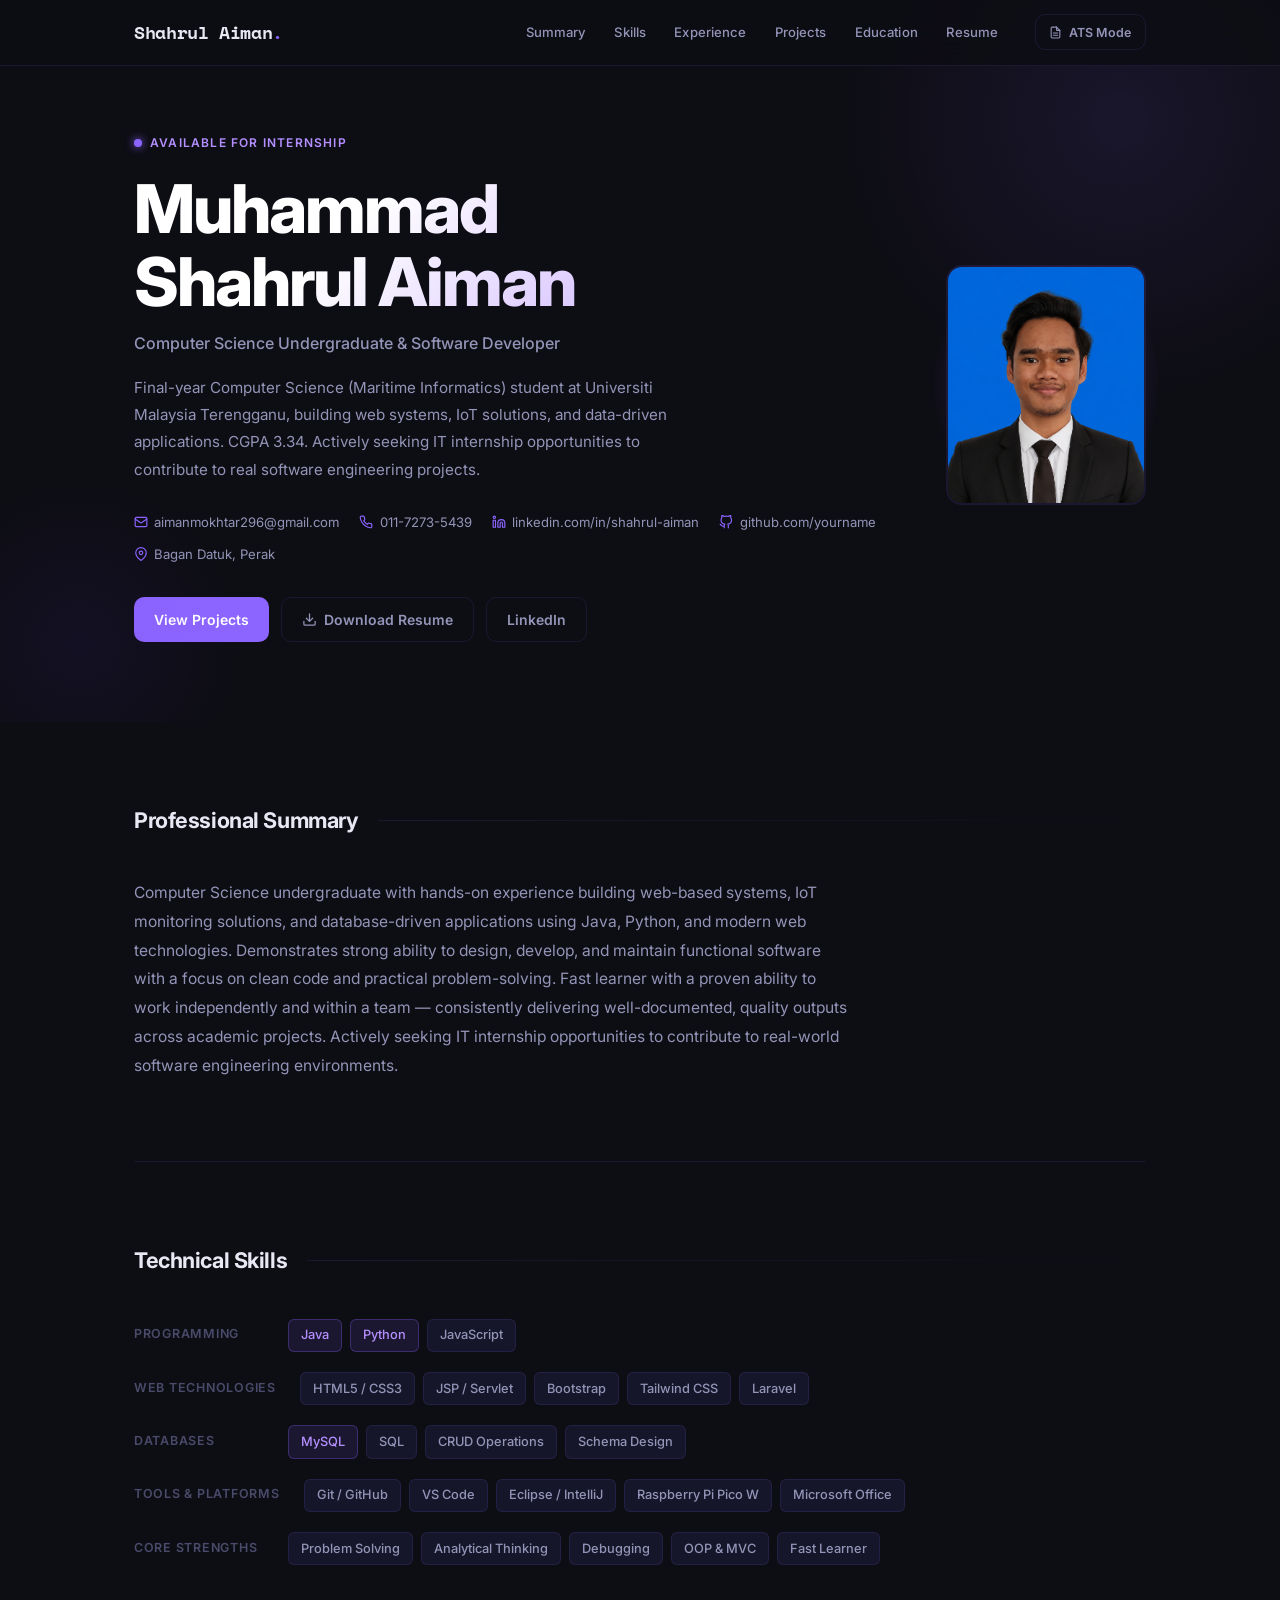
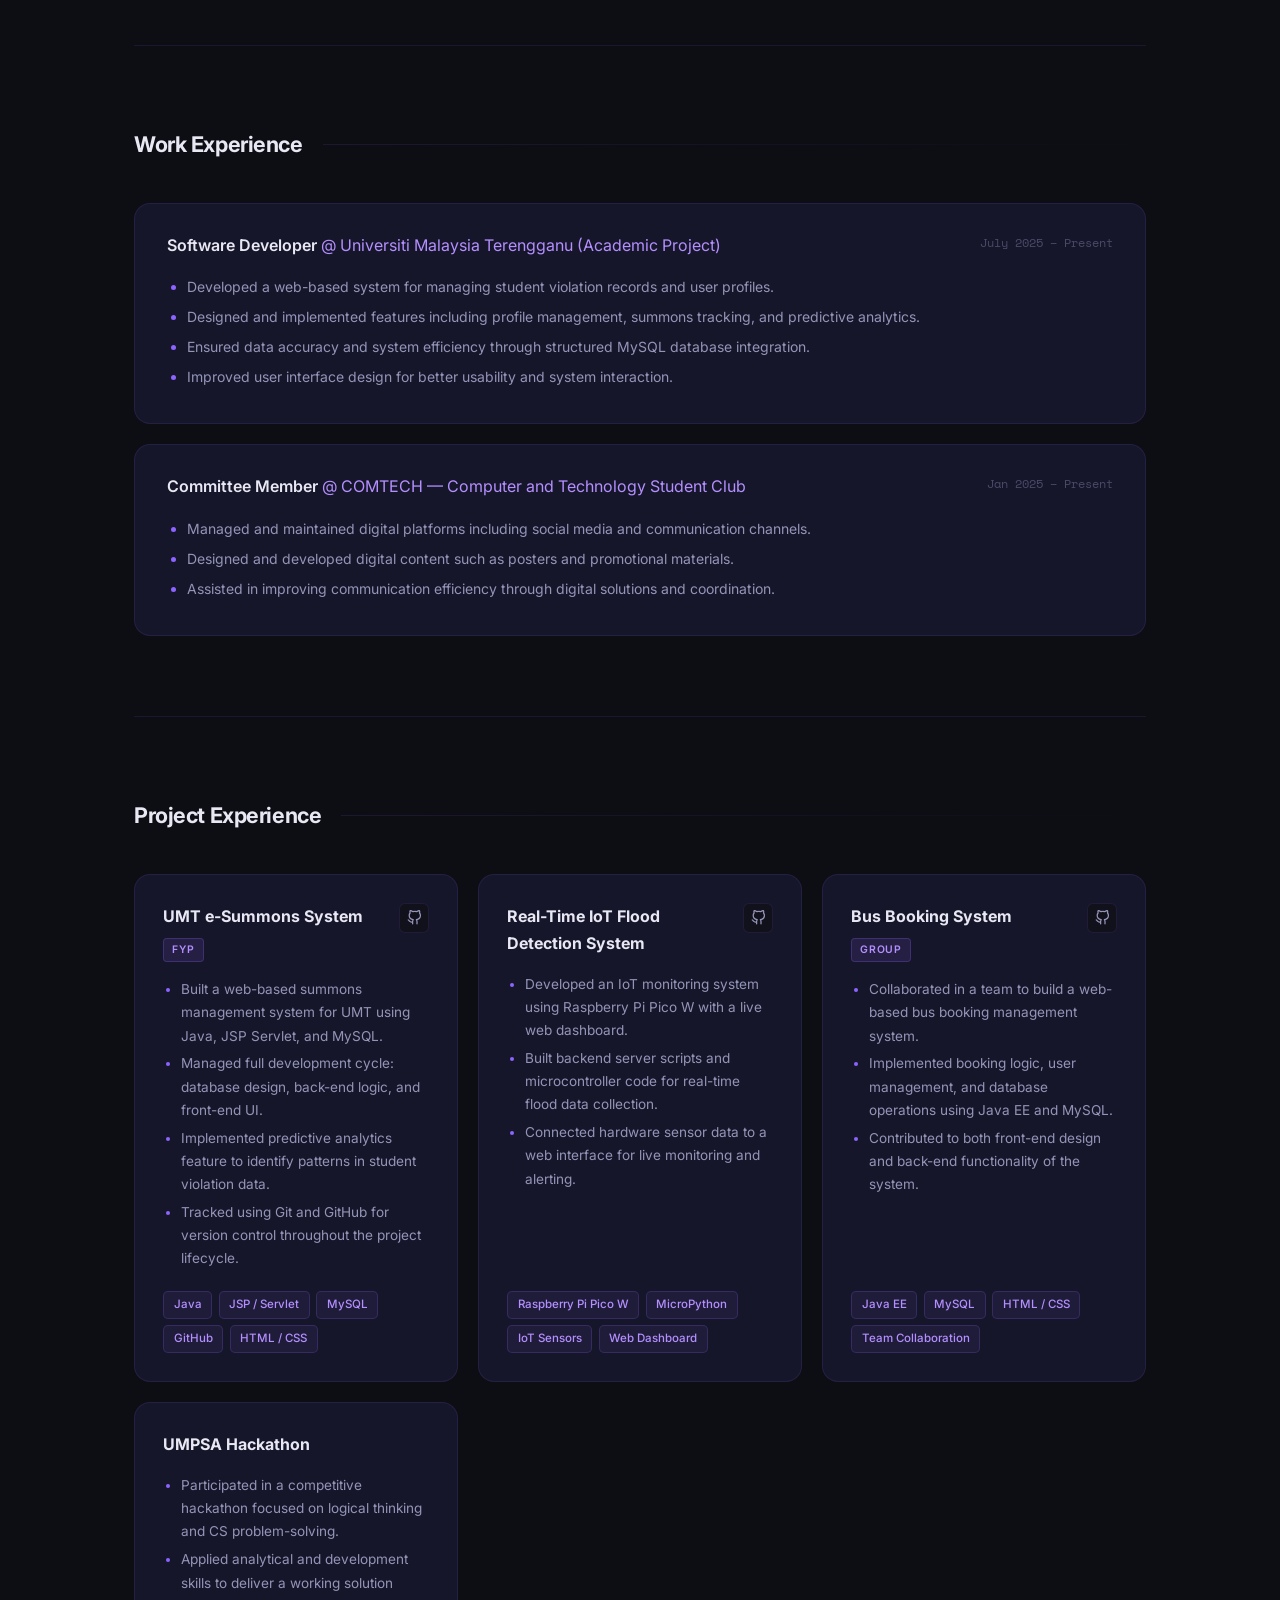
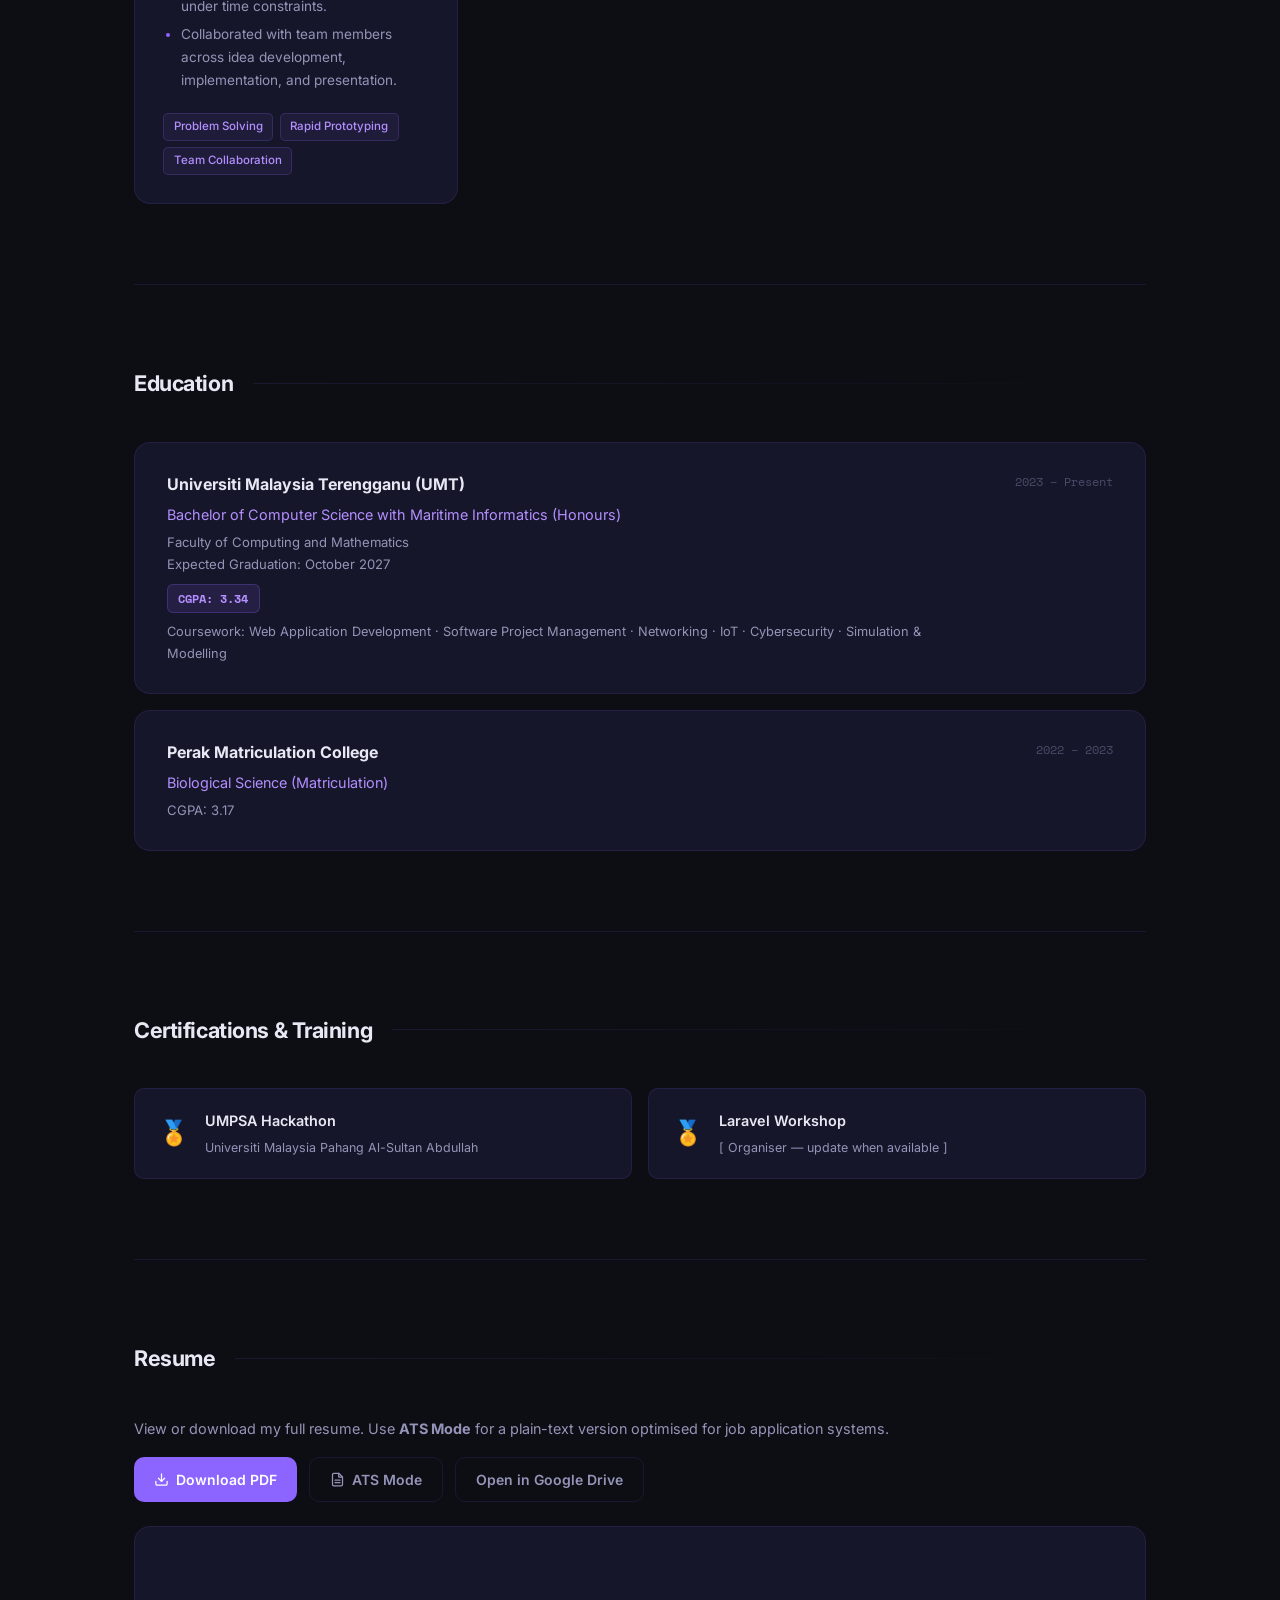
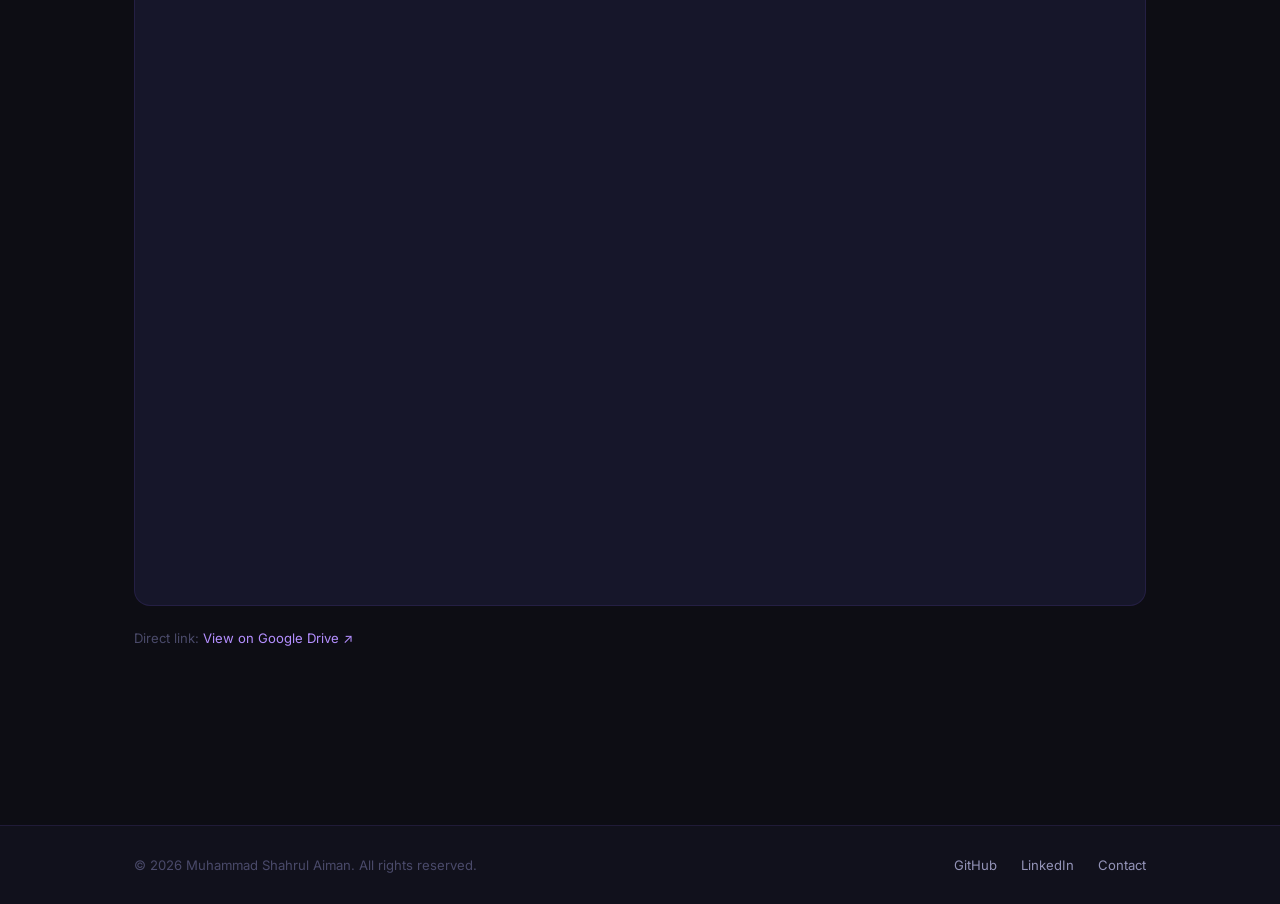
==== index.html @ 2f6e00a8 "Add files via upload" ====
<!DOCTYPE html>
<html lang="en">
<head>
  <meta charset="UTF-8" />
  <meta name="viewport" content="width=device-width, initial-scale=1.0"/>

  <title>Muhammad Shahrul Aiman | Software Developer</title>
  <meta name="description" content="Portfolio of Muhammad Shahrul Aiman — Computer Science undergraduate at UMT specialising in web development, Java, and IoT systems. Actively seeking IT internship opportunities.">
  <meta name="author" content="Muhammad Shahrul Aiman Bin Mokhtar">
  <meta name="keywords" content="Shahrul Aiman, software developer, Java, computer science, UMT, portfolio, internship, web development">

  <meta property="og:type" content="website">
  <meta property="og:title" content="Muhammad Shahrul Aiman | Software Developer">
  <meta property="og:description" content="Computer Science undergraduate at Universiti Malaysia Terengganu — building clean, efficient digital solutions.">

  <link rel="preconnect" href="https://fonts.googleapis.com">
  <link rel="preconnect" href="https://fonts.gstatic.com" crossorigin>
  <link href="https://fonts.googleapis.com/css2?family=Inter:wght@400;500;600;700;800&family=Space+Mono:wght@400;700&display=swap" rel="stylesheet">

  <link rel="stylesheet" href="assets/css/style.css">
</head>
<body>

  <a href="#main-content" class="skip-link">Skip to main content</a>

  <!-- ── Navigation ── -->
  <header class="site-header" role="banner">
    <div class="container header-inner">
      <a href="#home" class="brand" aria-label="Shahrul Aiman — home">Shahrul Aiman<span class="brand-dot">.</span></a>

      <nav id="site-nav" class="site-nav" aria-label="Primary navigation">
        <a href="#summary">Summary</a>
        <a href="#skills">Skills</a>
        <a href="#experience">Experience</a>
        <a href="#projects">Projects</a>
        <a href="#education">Education</a>
        <a href="#resume">Resume</a>
      </nav>

      <a href="ats.html" target="_blank" rel="noopener noreferrer" class="btn btn-outline btn-sm nav-ats-btn" aria-label="ATS Mode resume">
        <svg width="13" height="13" viewBox="0 0 24 24" fill="none" stroke="currentColor" stroke-width="2" stroke-linecap="round" stroke-linejoin="round" aria-hidden="true">
          <path d="M14 2H6a2 2 0 0 0-2 2v16a2 2 0 0 0 2 2h12a2 2 0 0 0 2-2V8z"/>
          <polyline points="14 2 14 8 20 8"/>
          <line x1="16" y1="13" x2="8" y2="13"/>
          <line x1="16" y1="17" x2="8" y2="17"/>
        </svg>
        ATS Mode
      </a>

      <button class="nav-toggle" id="nav-toggle" aria-controls="site-nav" aria-expanded="false" aria-label="Toggle navigation menu">
        <span></span><span></span><span></span>
      </button>
    </div>
  </header>

  <!-- ── Main ── -->
  <main id="main-content">

    <!-- ── Hero ── -->
    <section id="home" class="hero" aria-label="Profile header">
      <div class="container hero-grid">

        <div class="hero-copy">
          <p class="hero-eyebrow">Available for internship</p>
          <h1 class="hero-name">Muhammad<br>Shahrul Aiman</h1>
          <p class="hero-title">Computer Science Undergraduate &amp; Software Developer</p>
          <p class="hero-summary">
            Final-year Computer Science (Maritime Informatics) student at Universiti Malaysia Terengganu,
            building web systems, IoT solutions, and data-driven applications. CGPA 3.34.
            Actively seeking IT internship opportunities to contribute to real software engineering projects.
          </p>

          <div class="contact-row" role="list" aria-label="Contact information">
            <span class="contact-item" role="listitem">
              <svg class="contact-icon" viewBox="0 0 24 24" aria-hidden="true"><rect x="2" y="4" width="20" height="16" rx="2"/><path d="m2 7 8.5 6a2.5 2.5 0 0 0 3 0L22 7"/></svg>
              <a href="mailto:aimanmokhtar296@gmail.com">aimanmokhtar296@gmail.com</a>
            </span>
            <span class="contact-item" role="listitem">
              <svg class="contact-icon" viewBox="0 0 24 24" aria-hidden="true"><path d="M22 16.92v3a2 2 0 0 1-2.18 2 19.79 19.79 0 0 1-8.63-3.07 19.5 19.5 0 0 1-6-6 19.79 19.79 0 0 1-3.07-8.67A2 2 0 0 1 4.11 2h3a2 2 0 0 1 2 1.72 12.84 12.84 0 0 0 .7 2.81 2 2 0 0 1-.45 2.11L8.09 9.91a16 16 0 0 0 6 6l1.27-1.27a2 2 0 0 1 2.11-.45 12.84 12.84 0 0 0 2.81.7A2 2 0 0 1 22 16.92z"/></svg>
              <a href="tel:+601172735439">011-7273-5439</a>
            </span>
            <span class="contact-item" role="listitem">
              <svg class="contact-icon" viewBox="0 0 24 24" aria-hidden="true"><path d="M16 8a6 6 0 0 1 6 6v7h-4v-7a2 2 0 0 0-2-2 2 2 0 0 0-2 2v7h-4v-7a6 6 0 0 1 6-6z"/><rect x="2" y="9" width="4" height="12"/><circle cx="4" cy="4" r="2"/></svg>
              <a href="https://linkedin.com/in/shahrul-aiman" target="_blank" rel="noopener noreferrer">linkedin.com/in/shahrul-aiman</a>
            </span>
            <span class="contact-item" role="listitem">
              <svg class="contact-icon" viewBox="0 0 24 24" aria-hidden="true"><path d="M9 19c-5 1.5-5-2.5-7-3m14 6v-3.87a3.37 3.37 0 0 0-.94-2.61c3.14-.35 6.44-1.54 6.44-7A5.44 5.44 0 0 0 20 4.77 5.07 5.07 0 0 0 19.91 1S18.73.65 16 2.48a13.38 13.38 0 0 0-7 0C6.27.65 5.09 1 5.09 1A5.07 5.07 0 0 0 5 4.77a5.44 5.44 0 0 0-1.5 3.78c0 5.42 3.3 6.61 6.44 7A3.37 3.37 0 0 0 9 18.13V22"/></svg>
              <a href="https://github.com/yourname" target="_blank" rel="noopener noreferrer">github.com/yourname</a>
            </span>
            <span class="contact-item" role="listitem">
              <svg class="contact-icon" viewBox="0 0 24 24" aria-hidden="true"><path d="M21 10c0 7-9 13-9 13s-9-6-9-13a9 9 0 0 1 18 0z"/><circle cx="12" cy="10" r="3"/></svg>
              Bagan Datuk, Perak
            </span>
          </div>

          <div class="hero-actions">
            <a class="btn btn-primary" href="#projects">View Projects</a>
            <a class="btn btn-outline" href="assets/MyResume.pdf" download="Shahrul_Aiman_Resume.pdf" aria-label="Download resume PDF">
              <svg width="15" height="15" viewBox="0 0 24 24" fill="none" stroke="currentColor" stroke-width="2" stroke-linecap="round" stroke-linejoin="round" aria-hidden="true"><path d="M21 15v4a2 2 0 0 1-2 2H5a2 2 0 0 1-2-2v-4"/><polyline points="7 10 12 15 17 10"/><line x1="12" y1="15" x2="12" y2="3"/></svg>
              Download Resume
            </a>
            <a class="btn btn-outline" href="https://linkedin.com/in/shahrul-aiman" target="_blank" rel="noopener noreferrer">LinkedIn</a>
          </div>
        </div>

        <!-- Profile photo -->
        <div class="hero-photo-wrap">
          <div class="photo-glow"></div>
          <img
            src="assets/profile.jpg"
            alt="Professional portrait of Muhammad Shahrul Aiman"
            class="hero-photo"
            width="200" height="240"
            loading="eager"
            fetchpriority="high"
            onerror="this.style.display='none'; this.nextElementSibling.style.display='flex';"
          >
          <div class="photo-fallback" aria-hidden="true">MSA</div>
        </div>

      </div>
    </section>

    <!-- ── Sections ── -->
    <div class="main-content">
      <div class="container">

        <!-- Summary -->
        <section id="summary" class="section" aria-labelledby="summary-heading">
          <div class="section-header">
            <h2 id="summary-heading" class="section-title">Professional Summary</h2>
            <div class="section-line" aria-hidden="true"></div>
          </div>
          <p class="summary-text">
            Computer Science undergraduate with hands-on experience building web-based systems,
            IoT monitoring solutions, and database-driven applications using Java, Python, and modern
            web technologies. Demonstrates strong ability to design, develop, and maintain functional
            software with a focus on clean code and practical problem-solving. Fast learner with a
            proven ability to work independently and within a team — consistently delivering
            well-documented, quality outputs across academic projects. Actively seeking IT internship
            opportunities to contribute to real-world software engineering environments.
          </p>
        </section>

        <!-- Skills -->
        <section id="skills" class="section" aria-labelledby="skills-heading">
          <div class="section-header">
            <h2 id="skills-heading" class="section-title">Technical Skills</h2>
            <div class="section-line" aria-hidden="true"></div>
          </div>
          <div class="skills-groups">

            <div class="skill-group">
              <span class="skill-group-label">Programming</span>
              <div class="skill-tags" role="list">
                <span class="skill-tag highlight" role="listitem">Java</span>
                <span class="skill-tag highlight" role="listitem">Python</span>
                <span class="skill-tag" role="listitem">JavaScript</span>
              </div>
            </div>

            <div class="skill-group">
              <span class="skill-group-label">Web Technologies</span>
              <div class="skill-tags" role="list">
                <span class="skill-tag" role="listitem">HTML5 / CSS3</span>
                <span class="skill-tag" role="listitem">JSP / Servlet</span>
                <span class="skill-tag" role="listitem">Bootstrap</span>
                <span class="skill-tag" role="listitem">Tailwind CSS</span>
                <span class="skill-tag" role="listitem">Laravel</span>
              </div>
            </div>

            <div class="skill-group">
              <span class="skill-group-label">Databases</span>
              <div class="skill-tags" role="list">
                <span class="skill-tag highlight" role="listitem">MySQL</span>
                <span class="skill-tag" role="listitem">SQL</span>
                <span class="skill-tag" role="listitem">CRUD Operations</span>
                <span class="skill-tag" role="listitem">Schema Design</span>
              </div>
            </div>

            <div class="skill-group">
              <span class="skill-group-label">Tools &amp; Platforms</span>
              <div class="skill-tags" role="list">
                <span class="skill-tag" role="listitem">Git / GitHub</span>
                <span class="skill-tag" role="listitem">VS Code</span>
                <span class="skill-tag" role="listitem">Eclipse / IntelliJ</span>
                <span class="skill-tag" role="listitem">Raspberry Pi Pico W</span>
                <span class="skill-tag" role="listitem">Microsoft Office</span>
              </div>
            </div>

            <div class="skill-group">
              <span class="skill-group-label">Core Strengths</span>
              <div class="skill-tags" role="list">
                <span class="skill-tag" role="listitem">Problem Solving</span>
                <span class="skill-tag" role="listitem">Analytical Thinking</span>
                <span class="skill-tag" role="listitem">Debugging</span>
                <span class="skill-tag" role="listitem">OOP &amp; MVC</span>
                <span class="skill-tag" role="listitem">Fast Learner</span>
              </div>
            </div>

          </div>
        </section>

        <!-- Experience -->
        <section id="experience" class="section" aria-labelledby="experience-heading">
          <div class="section-header">
            <h2 id="experience-heading" class="section-title">Work Experience</h2>
            <div class="section-line" aria-hidden="true"></div>
          </div>
          <div class="timeline">

            <article class="timeline-item">
              <div class="timeline-header">
                <div>
                  <h3 class="timeline-title">Software Developer <span class="timeline-company">@ Universiti Malaysia Terengganu (Academic Project)</span></h3>
                </div>
                <span class="timeline-date">July 2025 – Present</span>
              </div>
              <div class="timeline-body">
                <ul>
                  <li>Developed a web-based system for managing student violation records and user profiles.</li>
                  <li>Designed and implemented features including profile management, summons tracking, and predictive analytics.</li>
                  <li>Ensured data accuracy and system efficiency through structured MySQL database integration.</li>
                  <li>Improved user interface design for better usability and system interaction.</li>
                </ul>
              </div>
            </article>

            <article class="timeline-item">
              <div class="timeline-header">
                <div>
                  <h3 class="timeline-title">Committee Member <span class="timeline-company">@ COMTECH — Computer and Technology Student Club</span></h3>
                </div>
                <span class="timeline-date">Jan 2025 – Present</span>
              </div>
              <div class="timeline-body">
                <ul>
                  <li>Managed and maintained digital platforms including social media and communication channels.</li>
                  <li>Designed and developed digital content such as posters and promotional materials.</li>
                  <li>Assisted in improving communication efficiency through digital solutions and coordination.</li>
                </ul>
              </div>
            </article>

          </div>
        </section>

        <!-- Projects -->
        <section id="projects" class="section" aria-labelledby="projects-heading">
          <div class="section-header">
            <h2 id="projects-heading" class="section-title">Project Experience</h2>
            <div class="section-line" aria-hidden="true"></div>
          </div>
          <div class="project-grid">

            <article class="project-card" aria-label="UMT e-Summons System">
              <div class="project-card-header">
                <h3 class="project-title">UMT e-Summons System <span class="project-badge">FYP</span></h3>
                <div class="project-links">
                  <a href="https://github.com/yourname" target="_blank" rel="noopener noreferrer" class="project-link-btn" aria-label="GitHub">
                    <svg viewBox="0 0 24 24" fill="none" stroke="currentColor" stroke-width="2" stroke-linecap="round" stroke-linejoin="round" aria-hidden="true"><path d="M9 19c-5 1.5-5-2.5-7-3m14 6v-3.87a3.37 3.37 0 0 0-.94-2.61c3.14-.35 6.44-1.54 6.44-7A5.44 5.44 0 0 0 20 4.77 5.07 5.07 0 0 0 19.91 1S18.73.65 16 2.48a13.38 13.38 0 0 0-7 0C6.27.65 5.09 1 5.09 1A5.07 5.07 0 0 0 5 4.77a5.44 5.44 0 0 0-1.5 3.78c0 5.42 3.3 6.61 6.44 7A3.37 3.37 0 0 0 9 18.13V22"/></svg>
                  </a>
                </div>
              </div>
              <div class="project-desc">
                <ul>
                  <li>Built a web-based summons management system for UMT using Java, JSP Servlet, and MySQL.</li>
                  <li>Managed full development cycle: database design, back-end logic, and front-end UI.</li>
                  <li>Implemented predictive analytics feature to identify patterns in student violation data.</li>
                  <li>Tracked using Git and GitHub for version control throughout the project lifecycle.</li>
                </ul>
              </div>
              <div class="project-tech">
                <span class="tech-badge">Java</span>
                <span class="tech-badge">JSP / Servlet</span>
                <span class="tech-badge">MySQL</span>
                <span class="tech-badge">GitHub</span>
                <span class="tech-badge">HTML / CSS</span>
              </div>
            </article>

            <article class="project-card" aria-label="Real-Time IoT Flood Detection System">
              <div class="project-card-header">
                <h3 class="project-title">Real-Time IoT Flood Detection System</h3>
                <div class="project-links">
                  <a href="https://github.com/yourname" target="_blank" rel="noopener noreferrer" class="project-link-btn" aria-label="GitHub">
                    <svg viewBox="0 0 24 24" fill="none" stroke="currentColor" stroke-width="2" stroke-linecap="round" stroke-linejoin="round" aria-hidden="true"><path d="M9 19c-5 1.5-5-2.5-7-3m14 6v-3.87a3.37 3.37 0 0 0-.94-2.61c3.14-.35 6.44-1.54 6.44-7A5.44 5.44 0 0 0 20 4.77 5.07 5.07 0 0 0 19.91 1S18.73.65 16 2.48a13.38 13.38 0 0 0-7 0C6.27.65 5.09 1 5.09 1A5.07 5.07 0 0 0 5 4.77a5.44 5.44 0 0 0-1.5 3.78c0 5.42 3.3 6.61 6.44 7A3.37 3.37 0 0 0 9 18.13V22"/></svg>
                  </a>
                </div>
              </div>
              <div class="project-desc">
                <ul>
                  <li>Developed an IoT monitoring system using Raspberry Pi Pico W with a live web dashboard.</li>
                  <li>Built backend server scripts and microcontroller code for real-time flood data collection.</li>
                  <li>Connected hardware sensor data to a web interface for live monitoring and alerting.</li>
                </ul>
              </div>
              <div class="project-tech">
                <span class="tech-badge">Raspberry Pi Pico W</span>
                <span class="tech-badge">MicroPython</span>
                <span class="tech-badge">IoT Sensors</span>
                <span class="tech-badge">Web Dashboard</span>
              </div>
            </article>

            <article class="project-card" aria-label="Bus Booking System">
              <div class="project-card-header">
                <h3 class="project-title">Bus Booking System <span class="project-badge">Group</span></h3>
                <div class="project-links">
                  <a href="https://github.com/yourname" target="_blank" rel="noopener noreferrer" class="project-link-btn" aria-label="GitHub">
                    <svg viewBox="0 0 24 24" fill="none" stroke="currentColor" stroke-width="2" stroke-linecap="round" stroke-linejoin="round" aria-hidden="true"><path d="M9 19c-5 1.5-5-2.5-7-3m14 6v-3.87a3.37 3.37 0 0 0-.94-2.61c3.14-.35 6.44-1.54 6.44-7A5.44 5.44 0 0 0 20 4.77 5.07 5.07 0 0 0 19.91 1S18.73.65 16 2.48a13.38 13.38 0 0 0-7 0C6.27.65 5.09 1 5.09 1A5.07 5.07 0 0 0 5 4.77a5.44 5.44 0 0 0-1.5 3.78c0 5.42 3.3 6.61 6.44 7A3.37 3.37 0 0 0 9 18.13V22"/></svg>
                  </a>
                </div>
              </div>
              <div class="project-desc">
                <ul>
                  <li>Collaborated in a team to build a web-based bus booking management system.</li>
                  <li>Implemented booking logic, user management, and database operations using Java EE and MySQL.</li>
                  <li>Contributed to both front-end design and back-end functionality of the system.</li>
                </ul>
              </div>
              <div class="project-tech">
                <span class="tech-badge">Java EE</span>
                <span class="tech-badge">MySQL</span>
                <span class="tech-badge">HTML / CSS</span>
                <span class="tech-badge">Team Collaboration</span>
              </div>
            </article>

            <article class="project-card" aria-label="UMPSA Hackathon">
              <div class="project-card-header">
                <h3 class="project-title">UMPSA Hackathon</h3>
              </div>
              <div class="project-desc">
                <ul>
                  <li>Participated in a competitive hackathon focused on logical thinking and CS problem-solving.</li>
                  <li>Applied analytical and development skills to deliver a working solution under time constraints.</li>
                  <li>Collaborated with team members across idea development, implementation, and presentation.</li>
                </ul>
              </div>
              <div class="project-tech">
                <span class="tech-badge">Problem Solving</span>
                <span class="tech-badge">Rapid Prototyping</span>
                <span class="tech-badge">Team Collaboration</span>
              </div>
            </article>

          </div>
        </section>

        <!-- Education -->
        <section id="education" class="section" aria-labelledby="education-heading">
          <div class="section-header">
            <h2 id="education-heading" class="section-title">Education</h2>
            <div class="section-line" aria-hidden="true"></div>
          </div>
          <div class="education-list">

            <article class="edu-item">
              <div class="edu-body">
                <h3 class="edu-institution">Universiti Malaysia Terengganu (UMT)</h3>
                <p class="edu-degree">Bachelor of Computer Science with Maritime Informatics (Honours)</p>
                <p class="edu-detail">Faculty of Computing and Mathematics</p>
                <p class="edu-detail">Expected Graduation: October 2027</p>
                <span class="edu-gpa">CGPA: 3.34</span>
                <p class="edu-detail" style="margin-top:0.5rem; font-size:0.8rem;">
                  Coursework: Web Application Development · Software Project Management · Networking · IoT · Cybersecurity · Simulation &amp; Modelling
                </p>
              </div>
              <span class="edu-date">2023 – Present</span>
            </article>

            <article class="edu-item">
              <div class="edu-body">
                <h3 class="edu-institution">Perak Matriculation College</h3>
                <p class="edu-degree">Biological Science (Matriculation)</p>
                <p class="edu-detail">CGPA: 3.17</p>
              </div>
              <span class="edu-date">2022 – 2023</span>
            </article>

          </div>
        </section>

        <!-- Certifications -->
        <section id="certifications" class="section" aria-labelledby="cert-heading">
          <div class="section-header">
            <h2 id="cert-heading" class="section-title">Certifications &amp; Training</h2>
            <div class="section-line" aria-hidden="true"></div>
          </div>
          <div class="cert-grid">
            <div class="cert-card">
              <div class="cert-icon">🏅</div>
              <div>
                <p class="cert-name">UMPSA Hackathon</p>
                <p class="cert-issuer">Universiti Malaysia Pahang Al-Sultan Abdullah</p>
              </div>
            </div>
            <div class="cert-card">
              <div class="cert-icon">🏅</div>
              <div>
                <p class="cert-name">Laravel Workshop</p>
                <p class="cert-issuer">[ Organiser — update when available ]</p>
              </div>
            </div>
          </div>
        </section>

        <!-- Resume -->
        <section id="resume" class="section" aria-labelledby="resume-heading">
          <div class="section-header">
            <h2 id="resume-heading" class="section-title">Resume</h2>
            <div class="section-line" aria-hidden="true"></div>
          </div>
          <div class="resume-cta">
            <p class="resume-cta-text">
              View or download my full resume. Use <strong>ATS Mode</strong> for a plain-text version optimised for job application systems.
            </p>
            <div class="resume-actions">
              <a class="btn btn-primary" href="assets/MyResume.pdf" download="assets/MyResume.pdf" aria-label="Download resume PDF">
                <svg width="15" height="15" viewBox=" 0 0 24 24" fill="none" stroke="currentColor" stroke-width="2" stroke-linecap="round" stroke-linejoin="round" aria-hidden="true"><path d="M21 15v4a2 2 0 0 1-2 2H5a2 2 0 0 1-2-2v-4"/><polyline points="7 10 12 15 17 10"/><line x1="12" y1="15" x2="12" y2="3"/></svg>
                Download PDF
              </a>
              <a class="btn btn-outline" href="ats.html" target="_blank" rel="noopener noreferrer">
                <svg width="15" height="15" viewBox="0 0 24 24" fill="none" stroke="currentColor" stroke-width="2" stroke-linecap="round" stroke-linejoin="round" aria-hidden="true"><path d="M14 2H6a2 2 0 0 0-2 2v16a2 2 0 0 0 2 2h12a2 2 0 0 0 2-2V8z"/><polyline points="14 2 14 8 20 8"/><line x1="16" y1="13" x2="8" y2="13"/><line x1="16" y1="17" x2="8" y2="17"/></svg>
                ATS Mode
              </a>
              <a class="btn btn-outline" href="https://drive.google.com/file/d/1K6Va2RLdda_ltgie_B5tgg5b3NjAMkmJ/view?usp=sharing" target="_blank" rel="noopener noreferrer">
                Open in Google Drive
              </a>
            </div>
          </div>
          <iframe
            class="resume-preview"
            src="https://drive.google.com/file/d/1K6Va2RLdda_ltgie_B5tgg5b3NjAMkmJ/preview"
            title="Muhammad Shahrul Aiman resume PDF preview"
            loading="lazy"
            aria-label="Resume preview"
          ></iframe>
          <p class="resume-fallback">
            Direct link: <a href="https://drive.google.com/file/d/1K6Va2RLdda_ltgie_B5tgg5b3NjAMkmJ/view?usp=sharing" target="_blank" rel="noopener noreferrer">View on Google Drive ↗</a>
          </p>
        </section>

      </div>
    </div>
  </main>

  <!-- ── Footer ── -->
  <footer class="site-footer" role="contentinfo">
    <div class="container footer-inner">
      <p class="footer-copy">&copy; <span id="year"></span> Muhammad Shahrul Aiman. All rights reserved.</p>
      <nav class="footer-links" aria-label="Footer links">
        <a href="https://github.com/yourname" target="_blank" rel="noopener noreferrer">GitHub</a>
        <a href="https://linkedin.com/in/shahrul-aiman" target="_blank" rel="noopener noreferrer">LinkedIn</a>
        <a href="mailto:aimanmokhtar296@gmail.com">Contact</a>
      </nav>
    </div>
  </footer>

  <script>
    document.getElementById('year').textContent = new Date().getFullYear();

    const navToggle = document.getElementById('nav-toggle');
    const siteNav  = document.getElementById('site-nav');
    navToggle.addEventListener('click', () => {
      const isOpen = siteNav.classList.toggle('open');
      navToggle.setAttribute('aria-expanded', String(isOpen));
    });
    siteNav.querySelectorAll('a').forEach(link => {
      link.addEventListener('click', () => {
        siteNav.classList.remove('open');
        navToggle.setAttribute('aria-expanded', 'false');
      });
    });
    window.addEventListener('resize', () => {
      if (window.innerWidth > 900) {
        siteNav.classList.remove('open');
        navToggle.setAttribute('aria-expanded', 'false');
      }
    });

    const sections = document.querySelectorAll('section[id]');
    const navLinks = document.querySelectorAll('.site-nav a[href^="#"]');
    const sectionObserver = new IntersectionObserver(entries => {
      entries.forEach(entry => {
        if (entry.isIntersecting) {
          navLinks.forEach(l => l.classList.toggle('active', l.getAttribute('href') === '#' + entry.target.id));
        }
      });
    }, { rootMargin: '-30% 0px -60% 0px', threshold: 0 });
    sections.forEach(s => sectionObserver.observe(s));

    const fadeObserver = new IntersectionObserver(entries => {
      entries.forEach(entry => {
        if (entry.isIntersecting) { entry.target.classList.add('visible'); fadeObserver.unobserve(entry.target); }
      });
    }, { threshold: 0.08, rootMargin: '0px 0px -40px 0px' });
    document.querySelectorAll('.section').forEach(el => fadeObserver.observe(el));
  </script>
</body>
</html>
---- assets/css/style.css ----
/* ── Reset & Root ── */
*, *::before, *::after { margin: 0; padding: 0; box-sizing: border-box; }

:root {
  /* Purple & Dark palette */
  --bg:           #0d0d14;
  --bg-alt:       #11111c;
  --bg-card:      #16162a;
  --bg-card-hover:#1c1c35;
  --border:       rgba(140, 100, 255, 0.12);
  --border-hover: rgba(140, 100, 255, 0.35);

  --purple:       #8c64ff;
  --purple-light: #b48fff;
  --purple-dim:   rgba(140, 100, 255, 0.12);
  --purple-glow:  rgba(140, 100, 255, 0.22);
  --violet:       #6e40f5;

  --text:         #e8e8f4;
  --text-secondary: #9494b8;
  --text-faint:   #4a4a6a;

  --font-sans: 'Inter', system-ui, sans-serif;
  --font-mono: 'Space Mono', monospace;

  --radius:    10px;
  --radius-lg: 16px;
  --transition: 0.28s cubic-bezier(0.4, 0, 0.2, 1);

  --max-w: 1060px;
}

html { scroll-behavior: smooth; font-size: 16px; }

body {
  background: var(--bg);
  color: var(--text);
  font-family: var(--font-sans);
  line-height: 1.7;
  overflow-x: hidden;
  -webkit-font-smoothing: antialiased;
}

a { color: inherit; text-decoration: none; }
a:hover { color: var(--purple-light); }
img { display: block; max-width: 100%; }

/* ── Skip Link ── */
.skip-link {
  position: absolute; top: -100px; left: 1rem; z-index: 999;
  background: var(--purple); color: #fff; padding: 0.5rem 1rem;
  border-radius: var(--radius); font-size: 0.875rem; font-weight: 600;
  transition: top var(--transition);
}
.skip-link:focus { top: 1rem; }

/* ── Scrollbar ── */
::-webkit-scrollbar { width: 4px; }
::-webkit-scrollbar-track { background: var(--bg); }
::-webkit-scrollbar-thumb { background: var(--violet); border-radius: 2px; }

/* ── Container ── */
.container { max-width: var(--max-w); margin: 0 auto; padding: 0 1.5rem; }

/* ── Navigation ── */
.site-header {
  position: fixed; top: 0; left: 0; right: 0; z-index: 100;
  background: rgba(13, 13, 20, 0.88);
  backdrop-filter: blur(18px);
  border-bottom: 1px solid var(--border);
  transition: var(--transition);
}
.header-inner {
  display: flex; align-items: center; gap: 1.5rem;
  padding-top: 0.9rem; padding-bottom: 0.9rem;
}

.brand {
  font-family: var(--font-mono); font-size: 1.15rem; font-weight: 700;
  color: var(--text); white-space: nowrap; margin-right: auto;
  letter-spacing: -0.02em;
}
.brand-dot { color: var(--purple); }
.brand:hover { color: var(--purple-light); }

.site-nav { display: flex; gap: 0.25rem; }
.site-nav a {
  font-size: 0.82rem; font-weight: 500; letter-spacing: 0.01em;
  color: var(--text-secondary); padding: 0.4rem 0.75rem;
  border-radius: 6px; transition: var(--transition);
}
.site-nav a:hover, .site-nav a.active {
  color: var(--purple-light); background: var(--purple-dim);
}

.btn { display: inline-flex; align-items: center; gap: 0.45rem; font-family: var(--font-sans); font-size: 0.875rem; font-weight: 600; padding: 0.6rem 1.25rem; border-radius: var(--radius); border: none; cursor: pointer; transition: var(--transition); text-decoration: none; white-space: nowrap; }
.btn-primary { background: var(--purple); color: #fff; }
.btn-primary:hover { background: var(--violet); color: #fff; transform: translateY(-1px); box-shadow: 0 4px 20px var(--purple-glow); }
.btn-outline { background: transparent; color: var(--text-secondary); border: 1px solid var(--border); }
.btn-outline:hover { border-color: var(--purple); color: var(--purple-light); background: var(--purple-dim); }
.btn-sm { font-size: 0.78rem; padding: 0.4rem 0.85rem; }

.nav-ats-btn { margin-left: 0; }

.nav-toggle {
  display: none; flex-direction: column; gap: 5px;
  background: none; border: none; cursor: pointer; padding: 4px;
  margin-left: 0.5rem;
}
.nav-toggle span { display: block; width: 22px; height: 2px; background: var(--text-secondary); border-radius: 2px; transition: var(--transition); }

/* ── Hero ── */
.hero {
  padding: 8rem 0 5rem;
  position: relative; overflow: hidden;
}
.hero::before {
  content: '';
  position: absolute; top: -160px; right: -120px;
  width: 560px; height: 560px;
  background: radial-gradient(circle, rgba(140,100,255,0.10) 0%, transparent 70%);
  pointer-events: none;
}
.hero::after {
  content: '';
  position: absolute; bottom: -80px; left: -80px;
  width: 320px; height: 320px;
  background: radial-gradient(circle, rgba(110,64,245,0.07) 0%, transparent 70%);
  pointer-events: none;
}

.hero-grid {
  display: grid;
  grid-template-columns: 1fr auto;
  gap: 3rem; align-items: center;
}

.hero-eyebrow {
  display: inline-flex; align-items: center; gap: 8px;
  font-size: 0.75rem; font-weight: 600; letter-spacing: 0.1em;
  text-transform: uppercase; color: var(--purple-light);
  margin-bottom: 1.25rem;
}
.hero-eyebrow::before {
  content: '';
  width: 8px; height: 8px; border-radius: 50%;
  background: var(--purple);
  box-shadow: 0 0 8px var(--purple);
  animation: blink 2s ease-in-out infinite;
}
@keyframes blink { 0%,100%{opacity:1;} 50%{opacity:0.3;} }

.hero-name {
  font-size: clamp(2.4rem, 6vw, 4.2rem);
  font-weight: 800; line-height: 1.08;
  letter-spacing: -0.03em; margin-bottom: 0.75rem;
  background: linear-gradient(135deg, #fff 30%, var(--purple-light) 100%);
  -webkit-background-clip: text; -webkit-text-fill-color: transparent;
  background-clip: text;
}
.hero-title {
  font-size: 1rem; color: var(--text-secondary);
  font-weight: 500; margin-bottom: 1rem;
}
.hero-summary {
  font-size: 0.95rem; color: var(--text-secondary);
  max-width: 54ch; line-height: 1.8; margin-bottom: 1.75rem;
}

.contact-row { display: flex; flex-wrap: wrap; gap: 0.6rem 1.25rem; margin-bottom: 2rem; }
.contact-item { display: flex; align-items: center; gap: 0.4rem; font-size: 0.82rem; color: var(--text-secondary); }
.contact-item a { color: var(--text-secondary); transition: color var(--transition); }
.contact-item a:hover { color: var(--purple-light); }
.contact-icon { width: 14px; height: 14px; stroke: var(--purple); fill: none; stroke-width: 2; stroke-linecap: round; stroke-linejoin: round; flex-shrink: 0; }

.hero-actions { display: flex; flex-wrap: wrap; gap: 0.75rem; }

/* Profile photo */
.hero-photo-wrap {
  position: relative; width: 200px; height: 240px; flex-shrink: 0;
}
.photo-glow {
  position: absolute; inset: -12px;
  background: radial-gradient(circle, var(--purple-glow) 0%, transparent 70%);
  border-radius: 50%; pointer-events: none;
}
.hero-photo {
  width: 200px; height: 240px;
  object-fit: cover; border-radius: var(--radius-lg);
  border: 2px solid var(--border);
  position: relative; z-index: 1;
}
.photo-fallback {
  display: none;
  width: 200px; height: 240px;
  background: var(--bg-card); border: 2px solid var(--border);
  border-radius: var(--radius-lg);
  align-items: center; justify-content: center;
  font-family: var(--font-mono); font-size: 2rem; font-weight: 700;
  color: var(--purple); letter-spacing: 0.05em;
  position: relative; z-index: 1;
}

/* ── Sections ── */
.main-content { padding-bottom: 6rem; }

.section {
  padding: 5rem 0;
  border-bottom: 1px solid var(--border);
  opacity: 0; transform: translateY(24px);
  transition: opacity 0.55s ease, transform 0.55s ease;
}
.section.visible { opacity: 1; transform: translateY(0); }
.section:last-child { border-bottom: none; }

.section-header {
  display: flex; align-items: center; gap: 1.25rem;
  margin-bottom: 2.5rem;
}
.section-title {
  font-size: 1.35rem; font-weight: 700;
  letter-spacing: -0.02em; white-space: nowrap;
  color: var(--text);
}
.section-line {
  flex: 1; height: 1px;
  background: linear-gradient(90deg, var(--purple-dim), transparent);
}

.summary-text {
  font-size: 0.975rem; color: var(--text-secondary);
  line-height: 1.85; max-width: 72ch;
}

/* ── Skills ── */
.skills-groups { display: flex; flex-direction: column; gap: 1.25rem; }
.skill-group { display: flex; align-items: flex-start; gap: 1.5rem; flex-wrap: wrap; }
.skill-group-label {
  font-size: 0.78rem; font-weight: 600; letter-spacing: 0.06em;
  text-transform: uppercase; color: var(--text-faint);
  min-width: 130px; padding-top: 0.3rem;
}
.skill-tags { display: flex; flex-wrap: wrap; gap: 0.5rem; }
.skill-tag {
  font-size: 0.8rem; font-weight: 500;
  background: var(--bg-card); color: var(--text-secondary);
  border: 1px solid var(--border); border-radius: 6px;
  padding: 0.3rem 0.75rem;
  transition: var(--transition);
}
.skill-tag:hover { border-color: var(--purple); color: var(--purple-light); }
.skill-tag.highlight { background: var(--purple-dim); color: var(--purple-light); border-color: rgba(140,100,255,0.3); }

/* ── Timeline ── */
.timeline { display: flex; flex-direction: column; gap: 1.25rem; }
.timeline-item {
  background: var(--bg-card); border: 1px solid var(--border);
  border-radius: var(--radius-lg); padding: 1.75rem 2rem;
  transition: border-color var(--transition), background var(--transition);
  position: relative;
}
.timeline-item::before {
  content: '';
  position: absolute; left: 0; top: 1.5rem; bottom: 1.5rem;
  width: 3px; background: linear-gradient(to bottom, var(--purple), var(--violet));
  border-radius: 0 3px 3px 0; opacity: 0;
  transition: opacity var(--transition);
}
.timeline-item:hover { border-color: var(--border-hover); background: var(--bg-card-hover); }
.timeline-item:hover::before { opacity: 1; }

.timeline-header {
  display: flex; justify-content: space-between; align-items: flex-start;
  gap: 1rem; margin-bottom: 1rem; flex-wrap: wrap;
}
.timeline-title { font-size: 1rem; font-weight: 600; }
.timeline-company { font-weight: 400; color: var(--purple-light); }
.timeline-date {
  font-size: 0.78rem; font-family: var(--font-mono);
  color: var(--text-faint); white-space: nowrap; flex-shrink: 0;
}
.timeline-body ul { padding-left: 1.25rem; }
.timeline-body li {
  font-size: 0.875rem; color: var(--text-secondary);
  line-height: 1.75; margin-bottom: 0.35rem;
}
.timeline-body li::marker { color: var(--purple); }

/* ── Projects ── */
.project-grid { display: grid; grid-template-columns: repeat(auto-fit, minmax(280px,1fr)); gap: 1.25rem; }
.project-card {
  background: var(--bg-card); border: 1px solid var(--border);
  border-radius: var(--radius-lg); padding: 1.75rem;
  display: flex; flex-direction: column; gap: 1rem;
  transition: border-color var(--transition), transform var(--transition), box-shadow var(--transition);
  position: relative; overflow: hidden;
}
.project-card::after {
  content: '';
  position: absolute; top: 0; left: 0; right: 0; height: 2px;
  background: linear-gradient(90deg, var(--purple), var(--violet));
  transform: scaleX(0); transform-origin: left;
  transition: transform var(--transition);
}
.project-card:hover { border-color: var(--border-hover); transform: translateY(-3px); box-shadow: 0 8px 32px rgba(140,100,255,0.12); }
.project-card:hover::after { transform: scaleX(1); }

.project-card-header { display: flex; justify-content: space-between; align-items: flex-start; gap: 0.75rem; }
.project-title { font-size: 1rem; font-weight: 700; display: flex; align-items: center; gap: 0.5rem; flex-wrap: wrap; }
.project-badge {
  font-size: 0.65rem; font-weight: 600; letter-spacing: 0.08em; text-transform: uppercase;
  background: var(--purple-dim); color: var(--purple-light);
  border: 1px solid rgba(140,100,255,0.25); border-radius: 4px;
  padding: 0.15rem 0.5rem;
}
.project-links { display: flex; gap: 0.5rem; }
.project-link-btn {
  width: 30px; height: 30px; border-radius: 6px;
  background: var(--bg-alt); border: 1px solid var(--border);
  display: flex; align-items: center; justify-content: center;
  color: var(--text-secondary); transition: var(--transition);
}
.project-link-btn svg { width: 15px; height: 15px; }
.project-link-btn:hover { border-color: var(--purple); color: var(--purple-light); background: var(--purple-dim); }

.project-desc ul { padding-left: 1.1rem; }
.project-desc li { font-size: 0.85rem; color: var(--text-secondary); line-height: 1.7; margin-bottom: 0.3rem; }
.project-desc li::marker { color: var(--purple); }

.project-tech { display: flex; flex-wrap: wrap; gap: 0.4rem; margin-top: auto; }
.tech-badge {
  font-size: 0.72rem; font-weight: 500;
  background: rgba(140,100,255,0.08); color: var(--purple-light);
  border: 1px solid rgba(140,100,255,0.2); border-radius: 5px;
  padding: 0.2rem 0.6rem;
}

/* ── Education ── */
.education-list { display: flex; flex-direction: column; gap: 1rem; }
.edu-item {
  background: var(--bg-card); border: 1px solid var(--border);
  border-radius: var(--radius-lg); padding: 1.75rem 2rem;
  display: flex; justify-content: space-between; align-items: flex-start; gap: 2rem;
  transition: border-color var(--transition);
}
.edu-item:hover { border-color: var(--border-hover); }
.edu-institution { font-size: 1rem; font-weight: 700; margin-bottom: 0.3rem; }
.edu-degree { font-size: 0.9rem; color: var(--purple-light); margin-bottom: 0.25rem; }
.edu-detail { font-size: 0.82rem; color: var(--text-secondary); }
.edu-gpa {
  display: inline-block; margin-top: 0.5rem;
  font-size: 0.78rem; font-weight: 600; font-family: var(--font-mono);
  background: var(--purple-dim); color: var(--purple-light);
  border: 1px solid rgba(140,100,255,0.25); border-radius: 6px;
  padding: 0.2rem 0.65rem;
}
.edu-date { font-size: 0.78rem; font-family: var(--font-mono); color: var(--text-faint); white-space: nowrap; flex-shrink: 0; }

/* ── Certifications ── */
.cert-grid { display: grid; grid-template-columns: repeat(auto-fit, minmax(220px,1fr)); gap: 1rem; }
.cert-card {
  background: var(--bg-card); border: 1px solid var(--border);
  border-radius: var(--radius); padding: 1.25rem 1.5rem;
  display: flex; align-items: center; gap: 1rem;
  transition: border-color var(--transition);
}
.cert-card:hover { border-color: var(--border-hover); }
.cert-icon { font-size: 1.5rem; flex-shrink: 0; }
.cert-name { font-size: 0.9rem; font-weight: 600; margin-bottom: 0.2rem; }
.cert-issuer { font-size: 0.78rem; color: var(--text-secondary); }

/* ── Resume ── */
.resume-cta { margin-bottom: 1.5rem; }
.resume-cta-text { font-size: 0.9rem; color: var(--text-secondary); margin-bottom: 1rem; }
.resume-actions { display: flex; flex-wrap: wrap; gap: 0.75rem; }
.resume-preview {
  width: 100%; height: 680px; border: 1px solid var(--border);
  border-radius: var(--radius-lg); background: var(--bg-card);
}
.resume-fallback { font-size: 0.82rem; color: var(--text-faint); margin-top: 0.75rem; }
.resume-fallback a { color: var(--purple-light); }
.resume-fallback a:hover { text-decoration: underline; }

/* ── Footer ── */
.site-footer {
  border-top: 1px solid var(--border);
  padding: 1.75rem 0;
  background: var(--bg-alt);
}
.footer-inner { display: flex; justify-content: space-between; align-items: center; flex-wrap: wrap; gap: 1rem; }
.footer-copy { font-size: 0.82rem; color: var(--text-faint); }
.footer-links { display: flex; gap: 1.5rem; }
.footer-links a { font-size: 0.82rem; color: var(--text-secondary); transition: color var(--transition); }
.footer-links a:hover { color: var(--purple-light); }

/* ── Mobile ── */
@media (max-width: 900px) {
  .site-nav { display: none; }
  .nav-toggle { display: flex; }
  .site-nav.open {
    display: flex; flex-direction: column;
    position: fixed; inset: 0; z-index: 99;
    background: rgba(13,13,20,0.97); backdrop-filter: blur(20px);
    align-items: center; justify-content: center;
    gap: 2rem;
  }
  .site-nav.open a { font-size: 1.3rem; }
  .nav-ats-btn { display: none; }

  .hero { padding: 7rem 0 4rem; }
  .hero-grid { grid-template-columns: 1fr; }
  .hero-photo-wrap { display: none; }
  .hero-name { font-size: clamp(2rem, 9vw, 3rem); }

  .skill-group { flex-direction: column; gap: 0.6rem; }
  .skill-group-label { min-width: unset; }

  .edu-item { flex-direction: column; gap: 0.5rem; }
  .timeline-header { flex-direction: column; gap: 0.3rem; }
}

@media (max-width: 560px) {
  .project-grid { grid-template-columns: 1fr; }
  .cert-grid { grid-template-columns: 1fr; }
  .footer-inner { flex-direction: column; text-align: center; }
  .hero-actions { flex-direction: column; }
  .hero-actions .btn { justify-content: center; }
}

/* ── Reduced motion ── */
@media (prefers-reduced-motion: reduce) {
  *, *::before, *::after { animation-duration: 0.01ms !important; transition-duration: 0.01ms !important; }
}
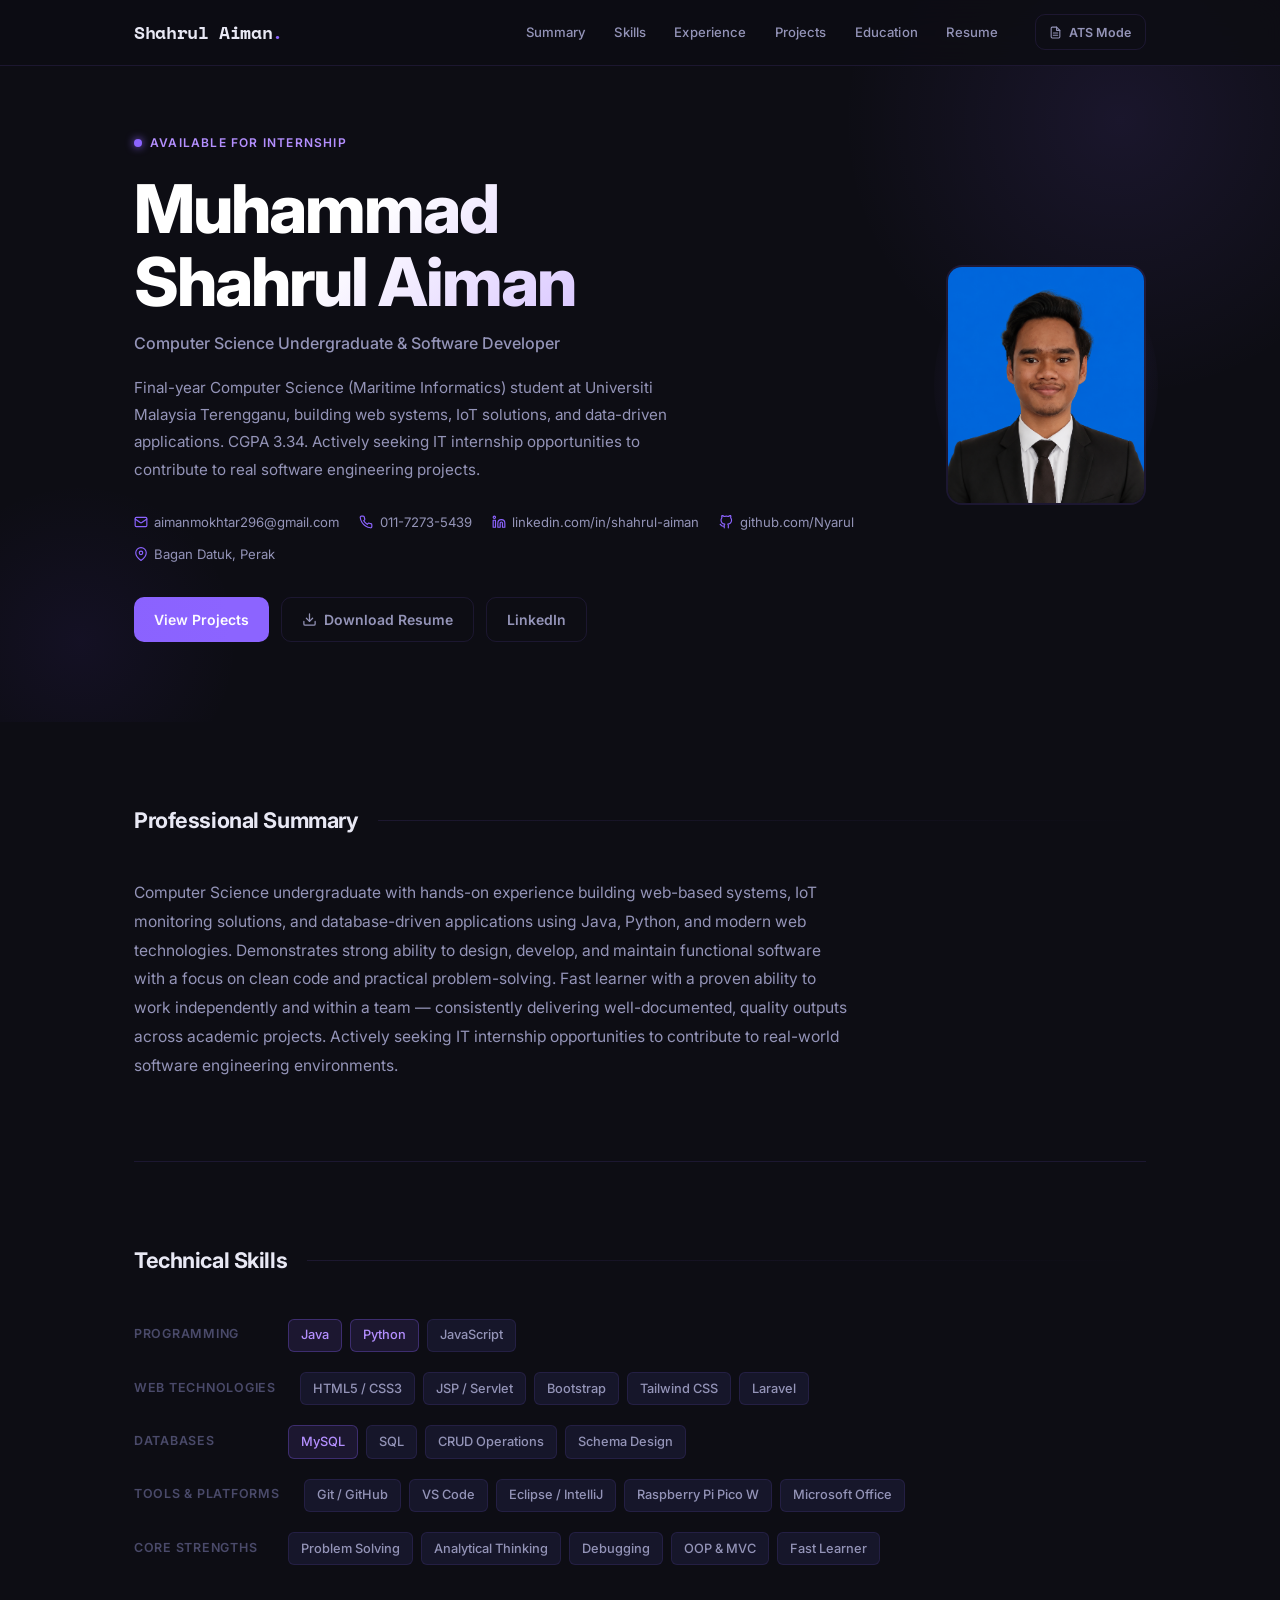
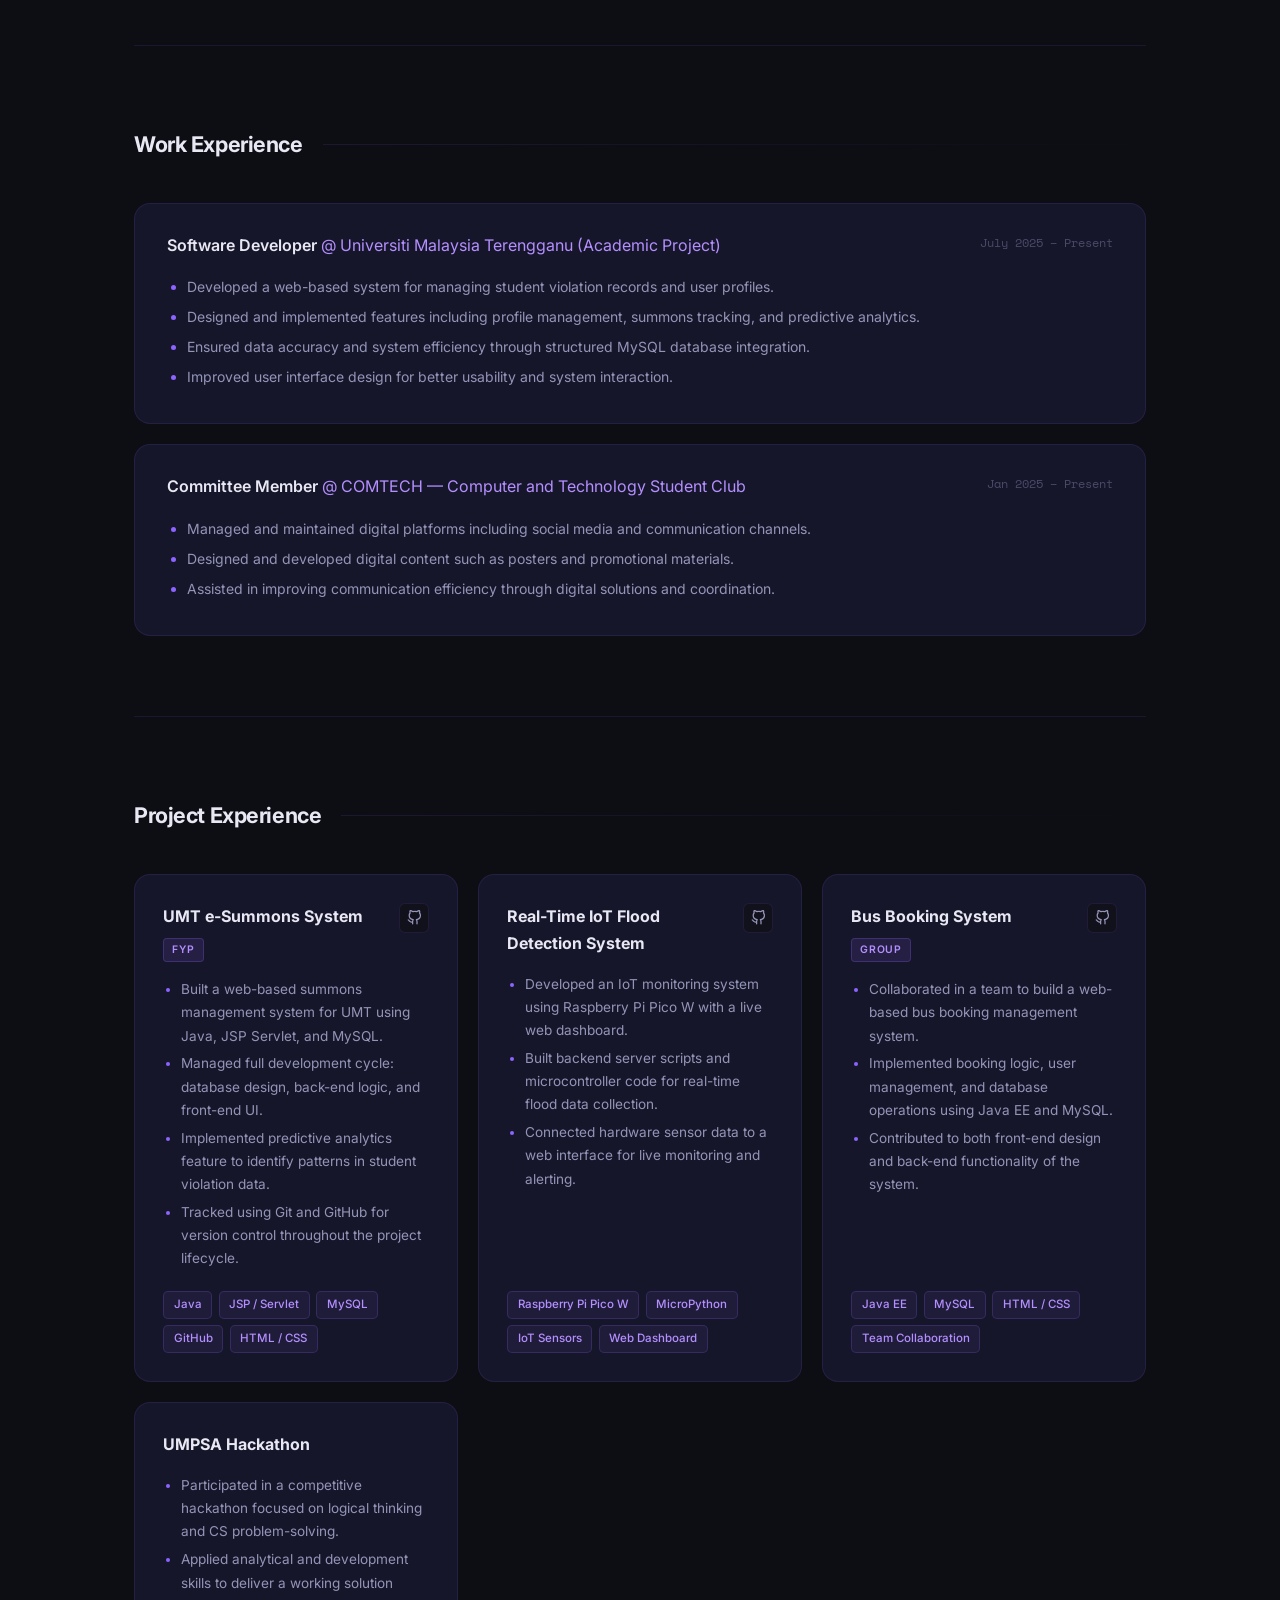
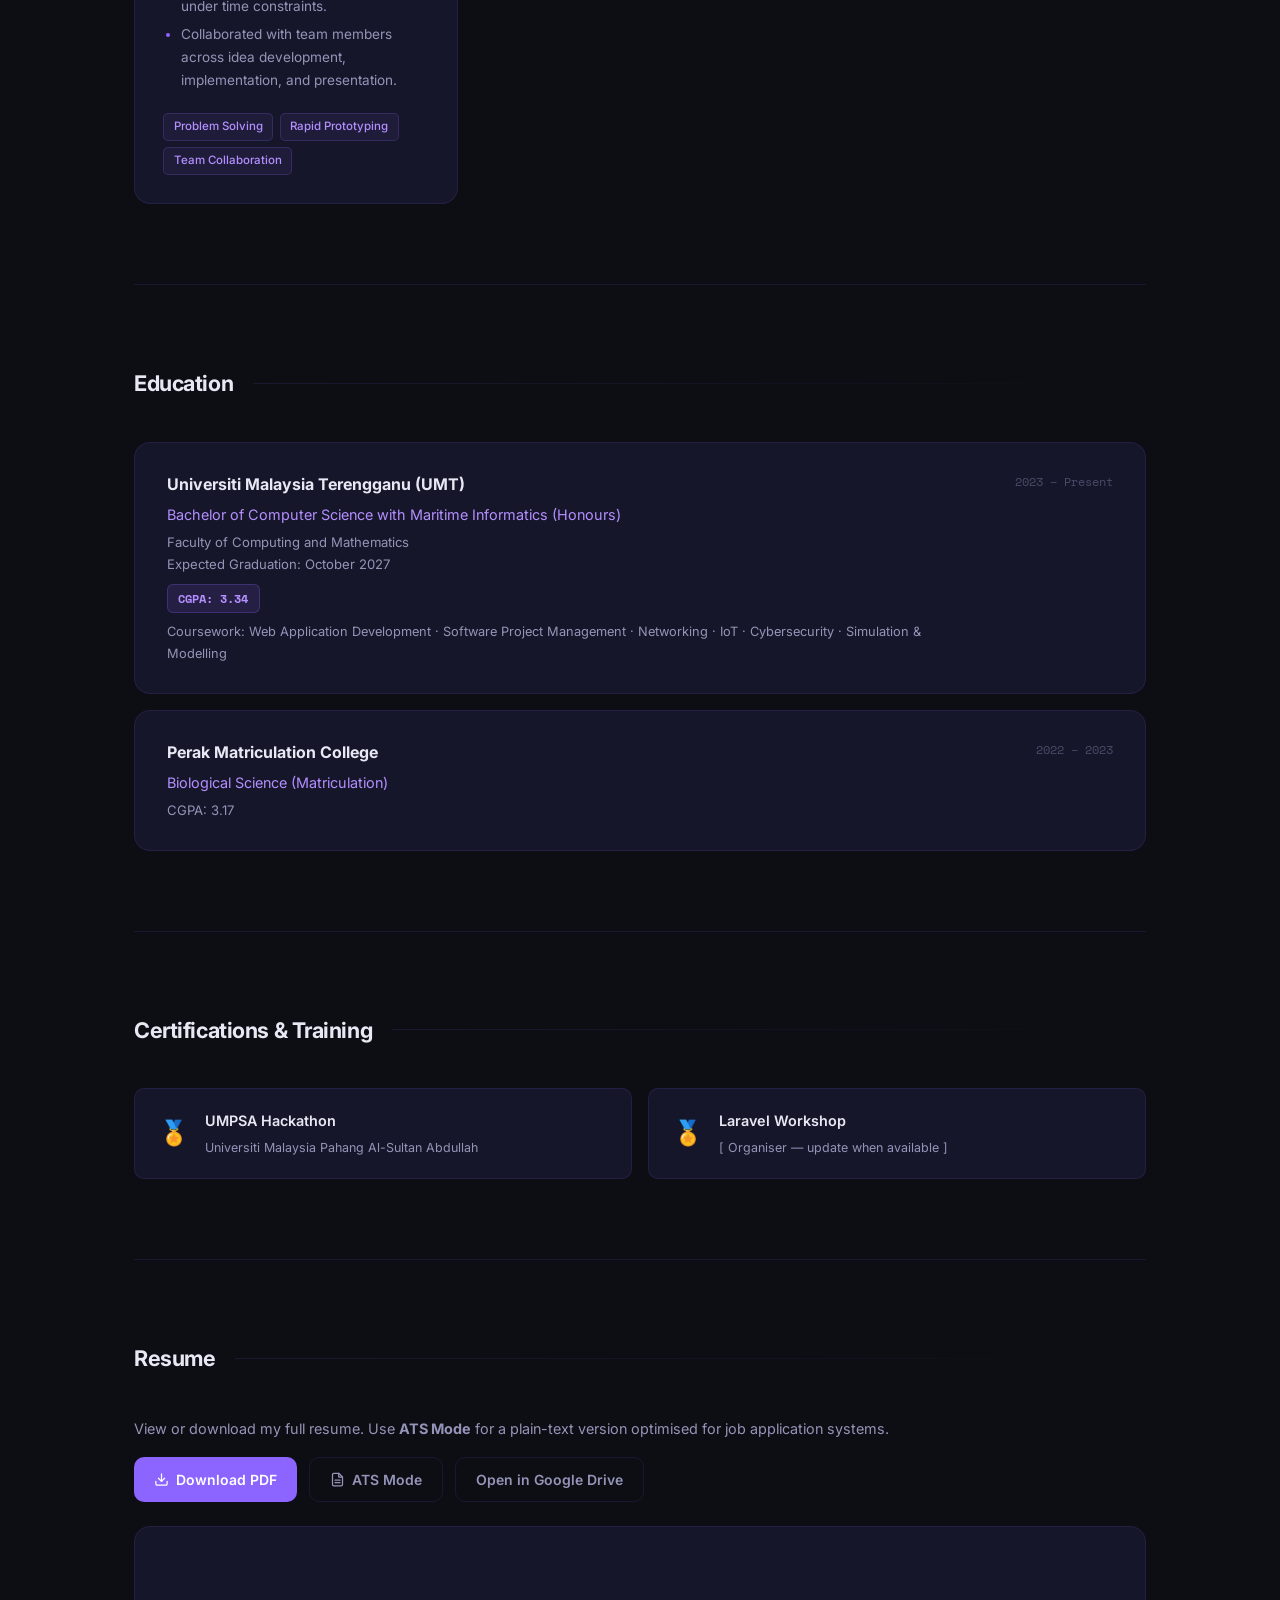
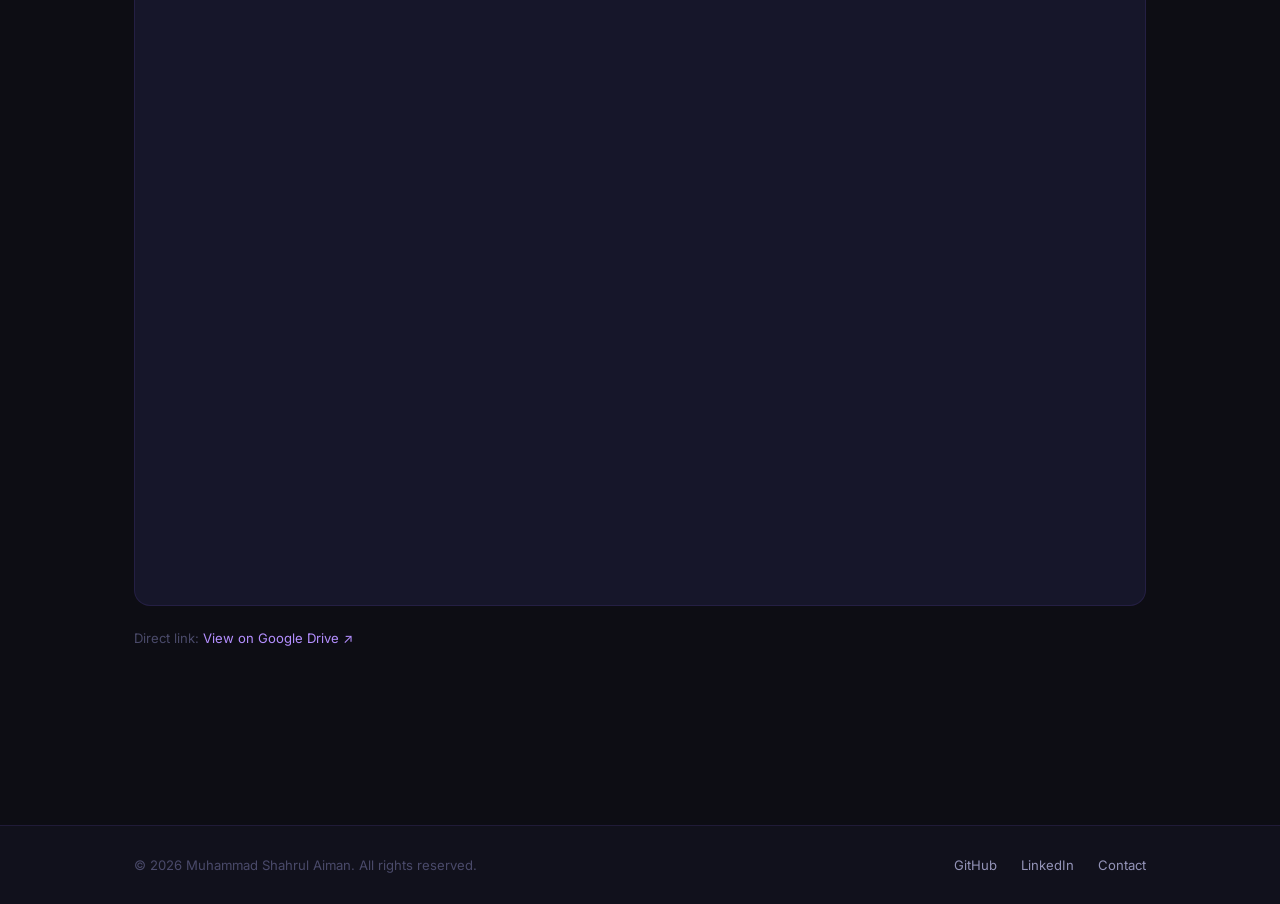
==== commit 0727e81b: "Update index.html" ====
--- a/index.html
+++ b/index.html
@@ -85,7 +85,7 @@
             </span>
             <span class="contact-item" role="listitem">
               <svg class="contact-icon" viewBox="0 0 24 24" aria-hidden="true"><path d="M9 19c-5 1.5-5-2.5-7-3m14 6v-3.87a3.37 3.37 0 0 0-.94-2.61c3.14-.35 6.44-1.54 6.44-7A5.44 5.44 0 0 0 20 4.77 5.07 5.07 0 0 0 19.91 1S18.73.65 16 2.48a13.38 13.38 0 0 0-7 0C6.27.65 5.09 1 5.09 1A5.07 5.07 0 0 0 5 4.77a5.44 5.44 0 0 0-1.5 3.78c0 5.42 3.3 6.61 6.44 7A3.37 3.37 0 0 0 9 18.13V22"/></svg>
-              <a href="https://github.com/yourname" target="_blank" rel="noopener noreferrer">github.com/yourname</a>
+              <a href="https://github.com/Nyarul" target="_blank" rel="noopener noreferrer">github.com/Nyarul</a>
             </span>
             <span class="contact-item" role="listitem">
               <svg class="contact-icon" viewBox="0 0 24 24" aria-hidden="true"><path d="M21 10c0 7-9 13-9 13s-9-6-9-13a9 9 0 0 1 18 0z"/><circle cx="12" cy="10" r="3"/></svg>
@@ -455,7 +455,7 @@
     <div class="container footer-inner">
       <p class="footer-copy">&copy; <span id="year"></span> Muhammad Shahrul Aiman. All rights reserved.</p>
       <nav class="footer-links" aria-label="Footer links">
-        <a href="https://github.com/yourname" target="_blank" rel="noopener noreferrer">GitHub</a>
+        <a href="https://github.com/Nyarul" target="_blank" rel="noopener noreferrer">GitHub</a>
         <a href="https://linkedin.com/in/shahrul-aiman" target="_blank" rel="noopener noreferrer">LinkedIn</a>
         <a href="mailto:aimanmokhtar296@gmail.com">Contact</a>
       </nav>
@@ -503,4 +503,4 @@
     document.querySelectorAll('.section').forEach(el => fadeObserver.observe(el));
   </script>
 </body>
-</html>+</html>
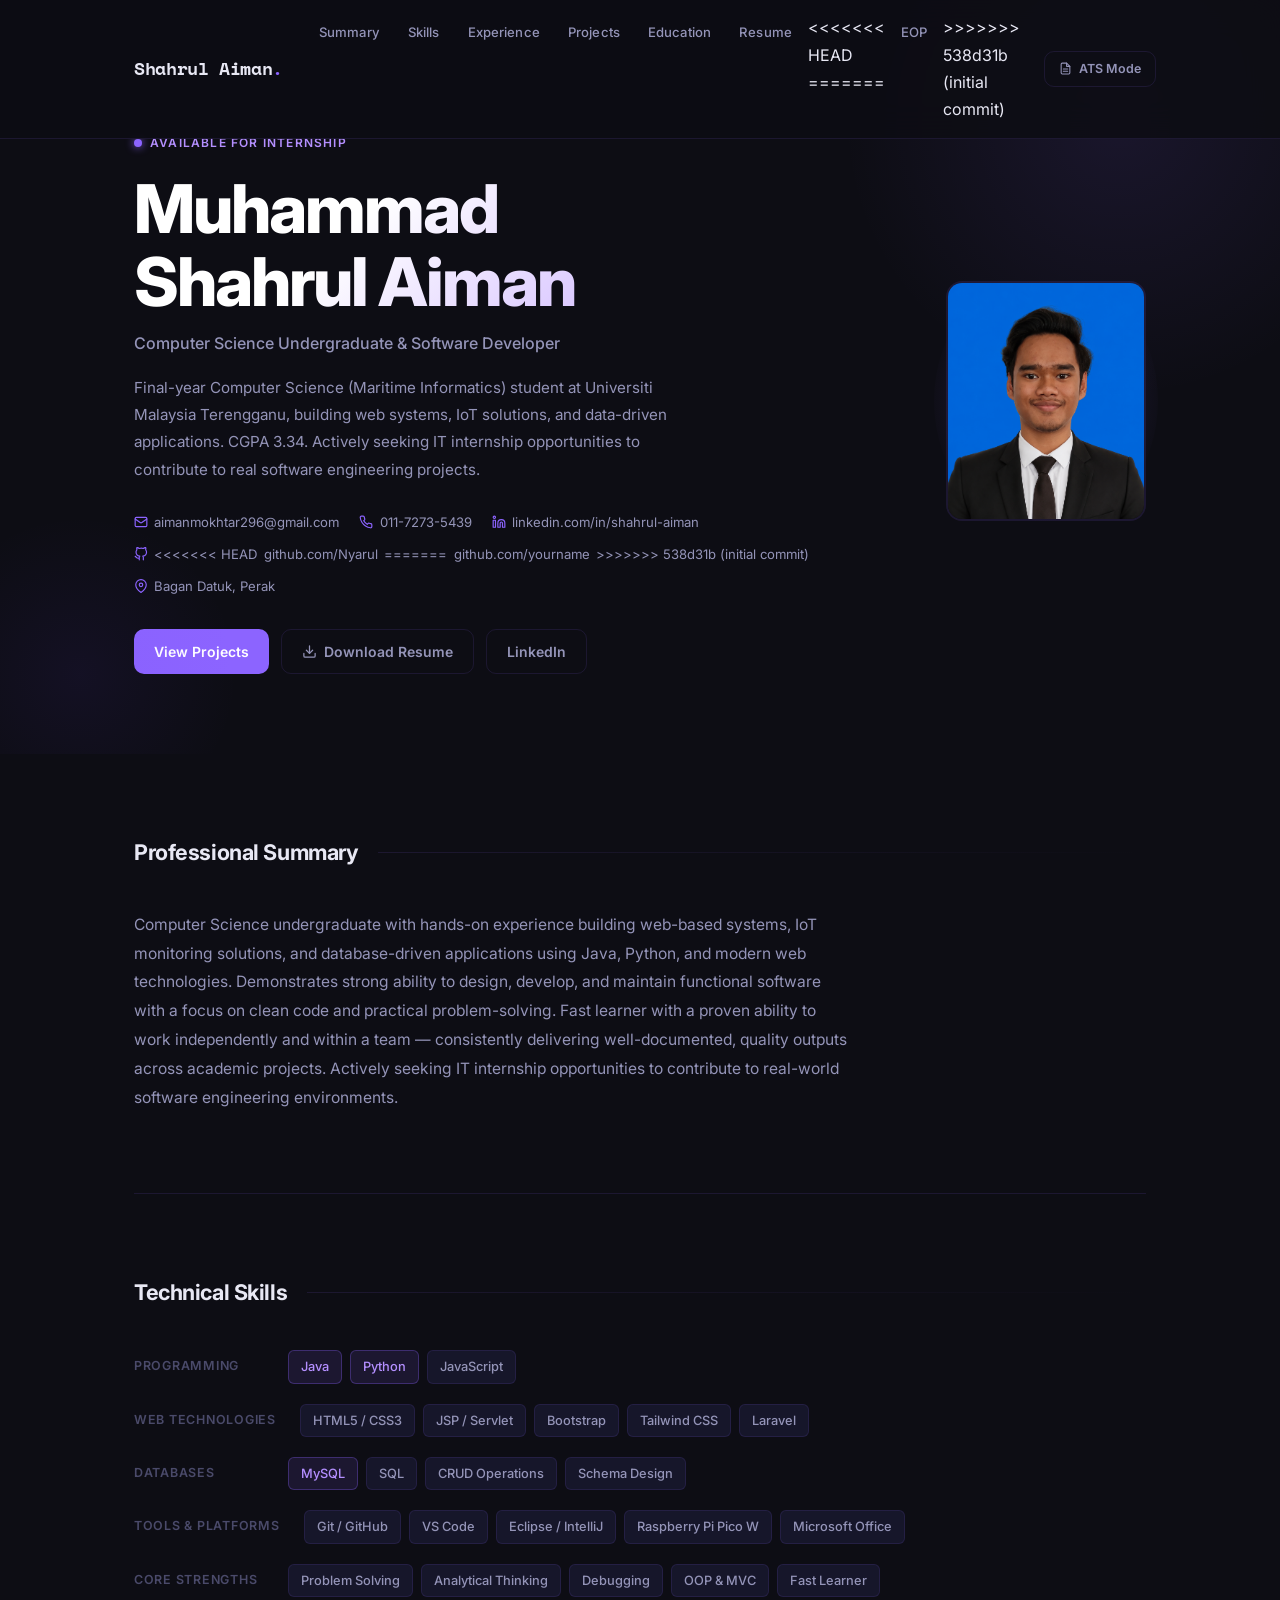
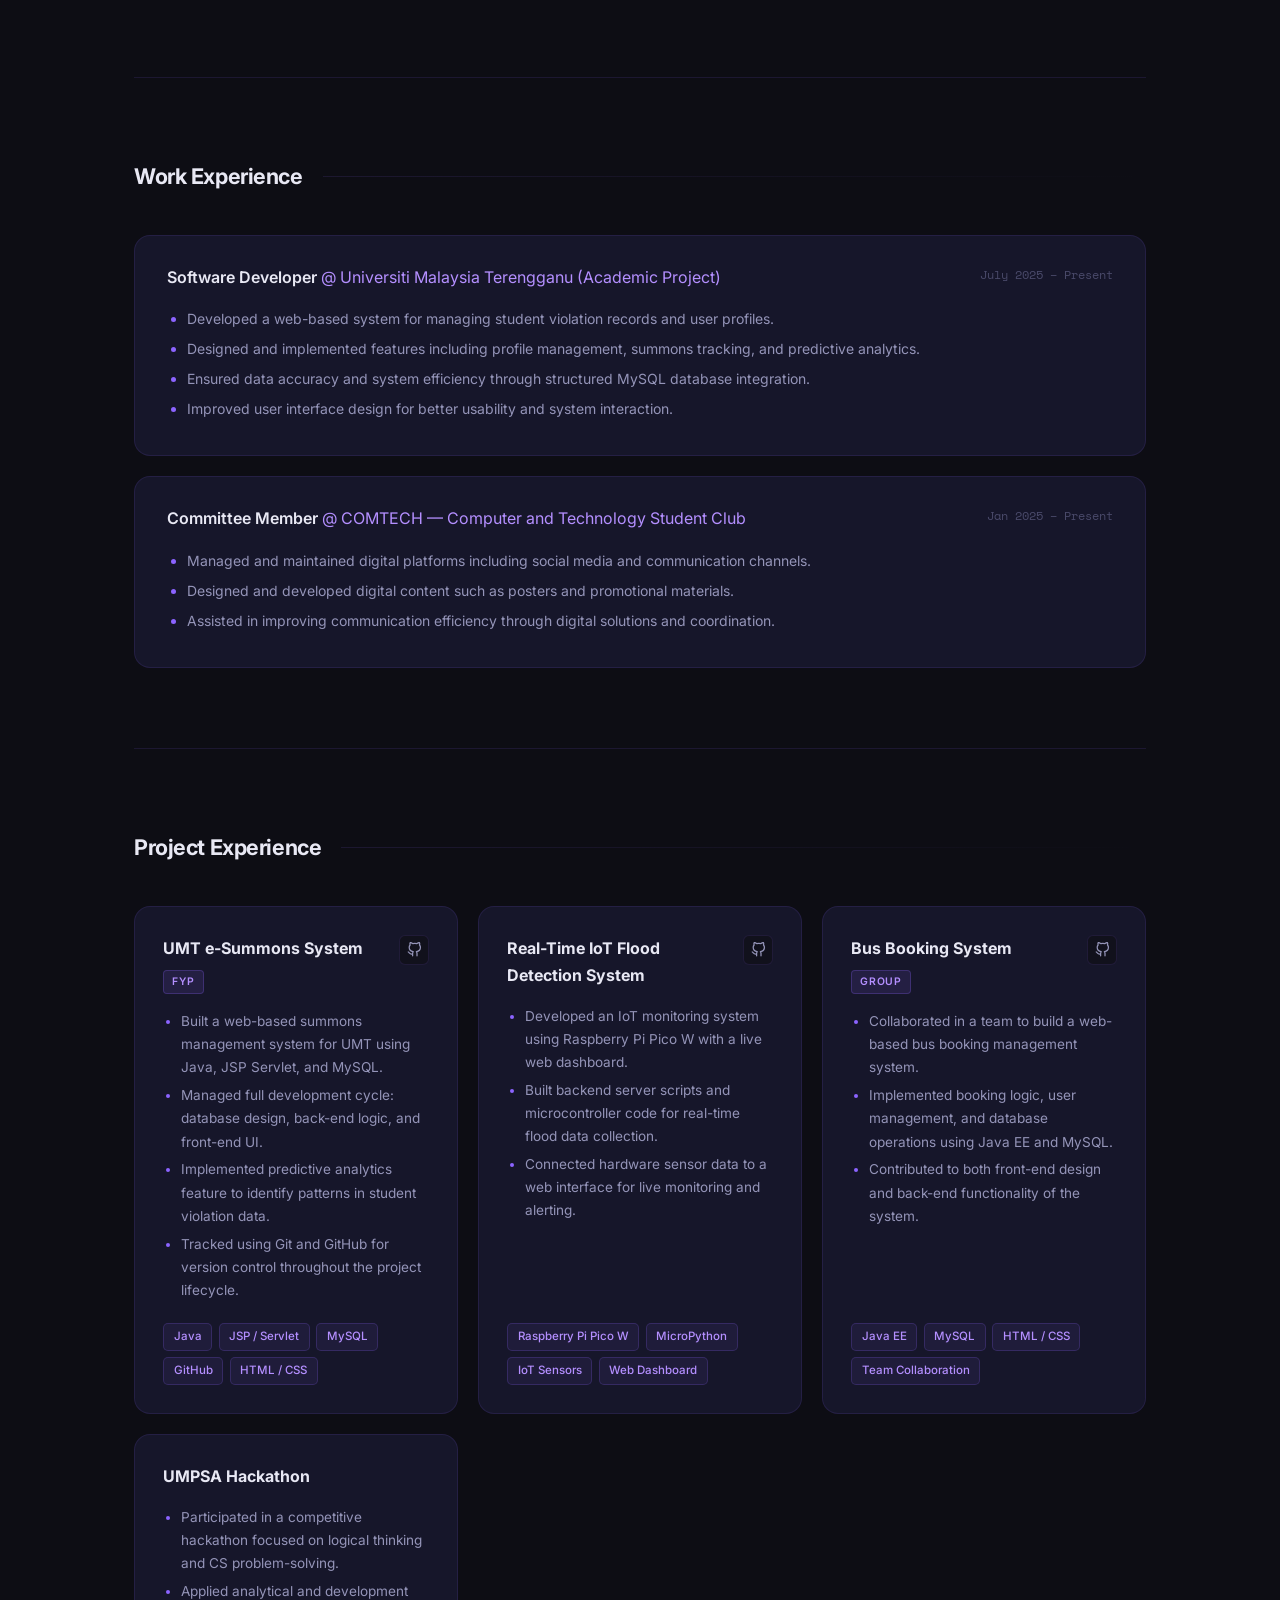
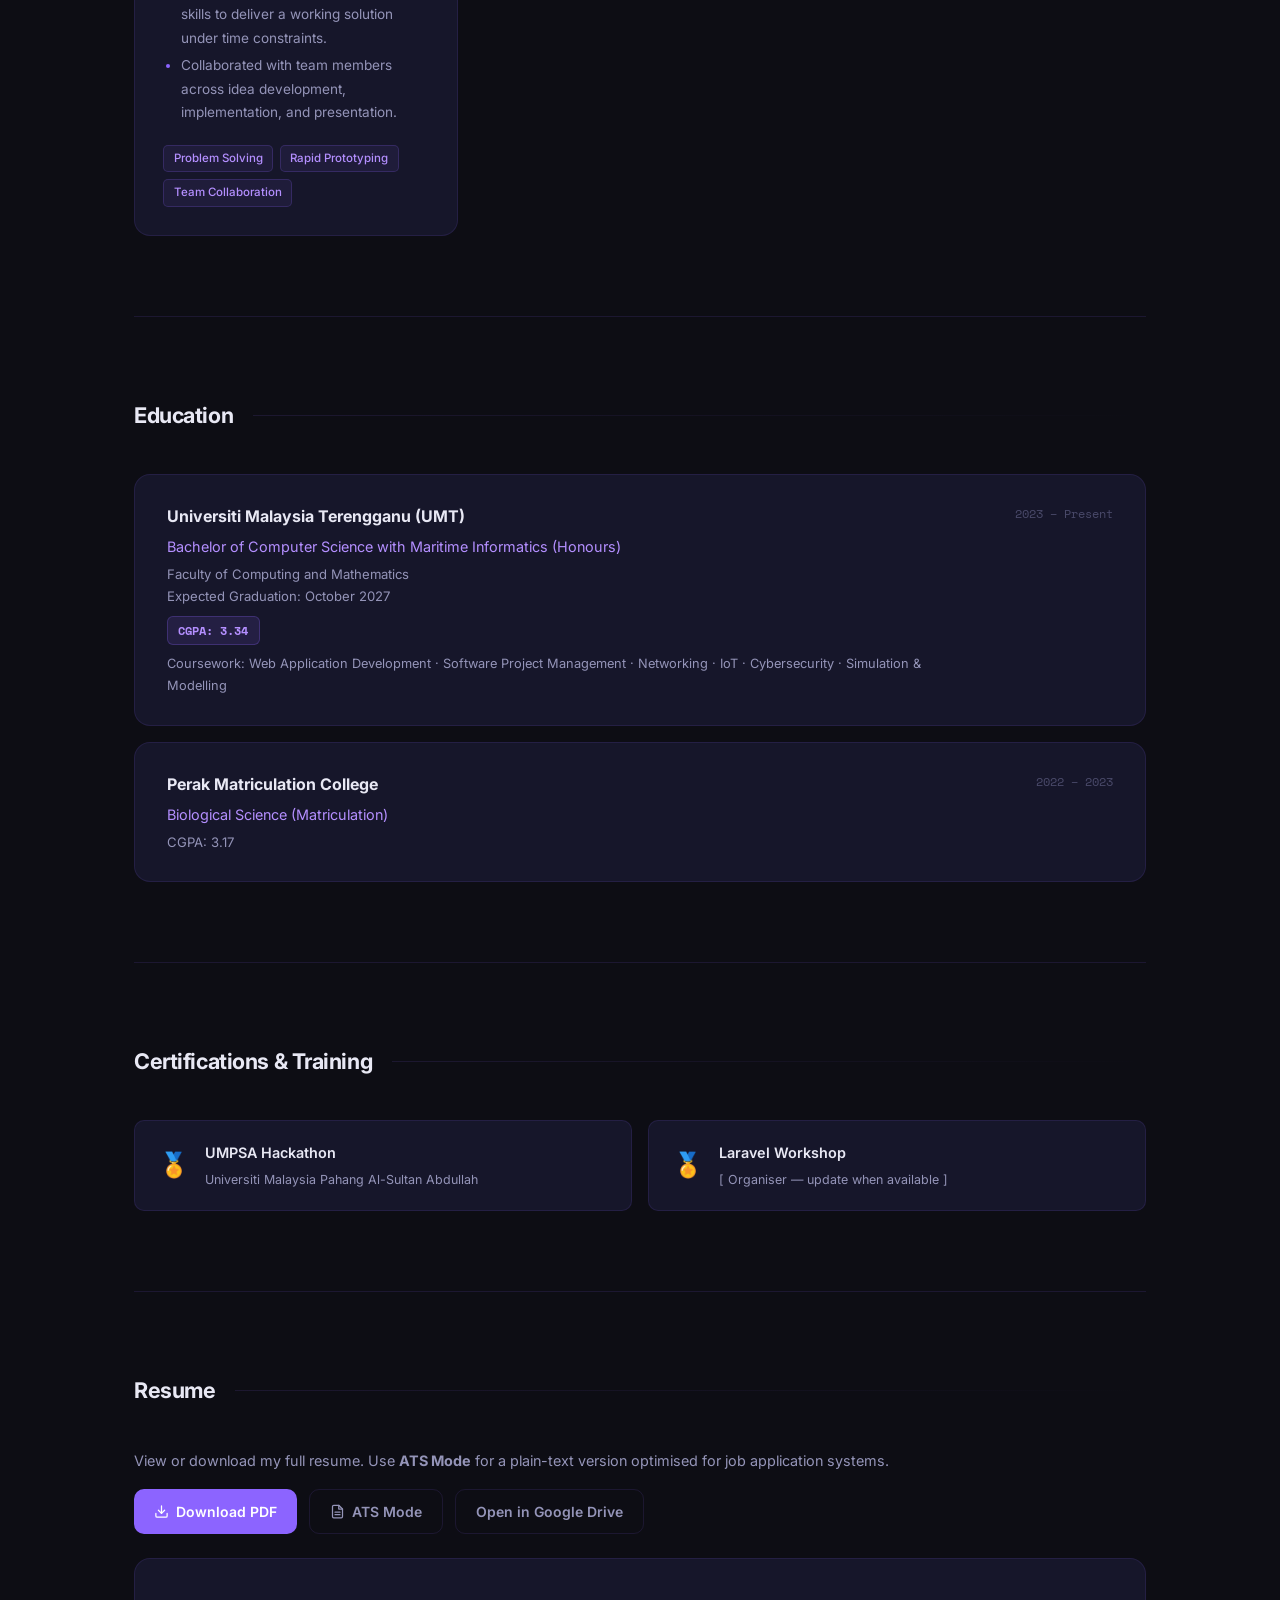
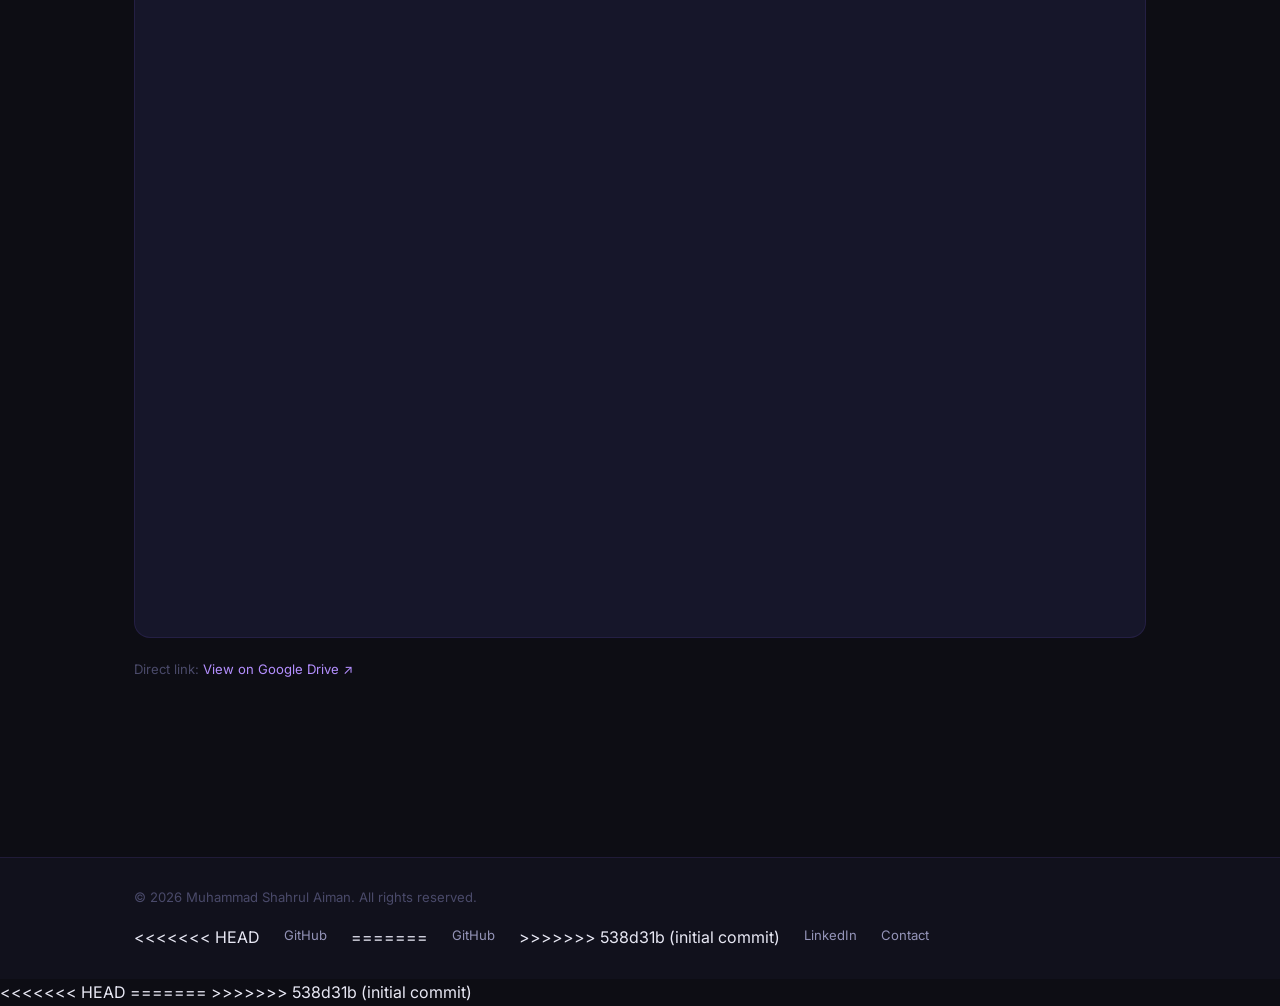
==== commit b61756af: "betulkan url" ====
--- a/index.html
+++ b/index.html
@@ -35,6 +35,10 @@
         <a href="#projects">Projects</a>
         <a href="#education">Education</a>
         <a href="#resume">Resume</a>
+<<<<<<< HEAD 
+=======
+        <a href="eop.html">EOP</a>
+>>>>>>> 538d31b (initial commit)
       </nav>
 
       <a href="ats.html" target="_blank" rel="noopener noreferrer" class="btn btn-outline btn-sm nav-ats-btn" aria-label="ATS Mode resume">
@@ -85,7 +89,11 @@
             </span>
             <span class="contact-item" role="listitem">
               <svg class="contact-icon" viewBox="0 0 24 24" aria-hidden="true"><path d="M9 19c-5 1.5-5-2.5-7-3m14 6v-3.87a3.37 3.37 0 0 0-.94-2.61c3.14-.35 6.44-1.54 6.44-7A5.44 5.44 0 0 0 20 4.77 5.07 5.07 0 0 0 19.91 1S18.73.65 16 2.48a13.38 13.38 0 0 0-7 0C6.27.65 5.09 1 5.09 1A5.07 5.07 0 0 0 5 4.77a5.44 5.44 0 0 0-1.5 3.78c0 5.42 3.3 6.61 6.44 7A3.37 3.37 0 0 0 9 18.13V22"/></svg>
+<<<<<<< HEAD
               <a href="https://github.com/Nyarul" target="_blank" rel="noopener noreferrer">github.com/Nyarul</a>
+=======
+              <a href="https://github.com/yourname" target="_blank" rel="noopener noreferrer">github.com/yourname</a>
+>>>>>>> 538d31b (initial commit)
             </span>
             <span class="contact-item" role="listitem">
               <svg class="contact-icon" viewBox="0 0 24 24" aria-hidden="true"><path d="M21 10c0 7-9 13-9 13s-9-6-9-13a9 9 0 0 1 18 0z"/><circle cx="12" cy="10" r="3"/></svg>
@@ -455,7 +463,11 @@
     <div class="container footer-inner">
       <p class="footer-copy">&copy; <span id="year"></span> Muhammad Shahrul Aiman. All rights reserved.</p>
       <nav class="footer-links" aria-label="Footer links">
+<<<<<<< HEAD
         <a href="https://github.com/Nyarul" target="_blank" rel="noopener noreferrer">GitHub</a>
+=======
+        <a href="https://github.com/yourname" target="_blank" rel="noopener noreferrer">GitHub</a>
+>>>>>>> 538d31b (initial commit)
         <a href="https://linkedin.com/in/shahrul-aiman" target="_blank" rel="noopener noreferrer">LinkedIn</a>
         <a href="mailto:aimanmokhtar296@gmail.com">Contact</a>
       </nav>
@@ -503,4 +515,8 @@
     document.querySelectorAll('.section').forEach(el => fadeObserver.observe(el));
   </script>
 </body>
+<<<<<<< HEAD
 </html>
+=======
+</html>
+>>>>>>> 538d31b (initial commit)
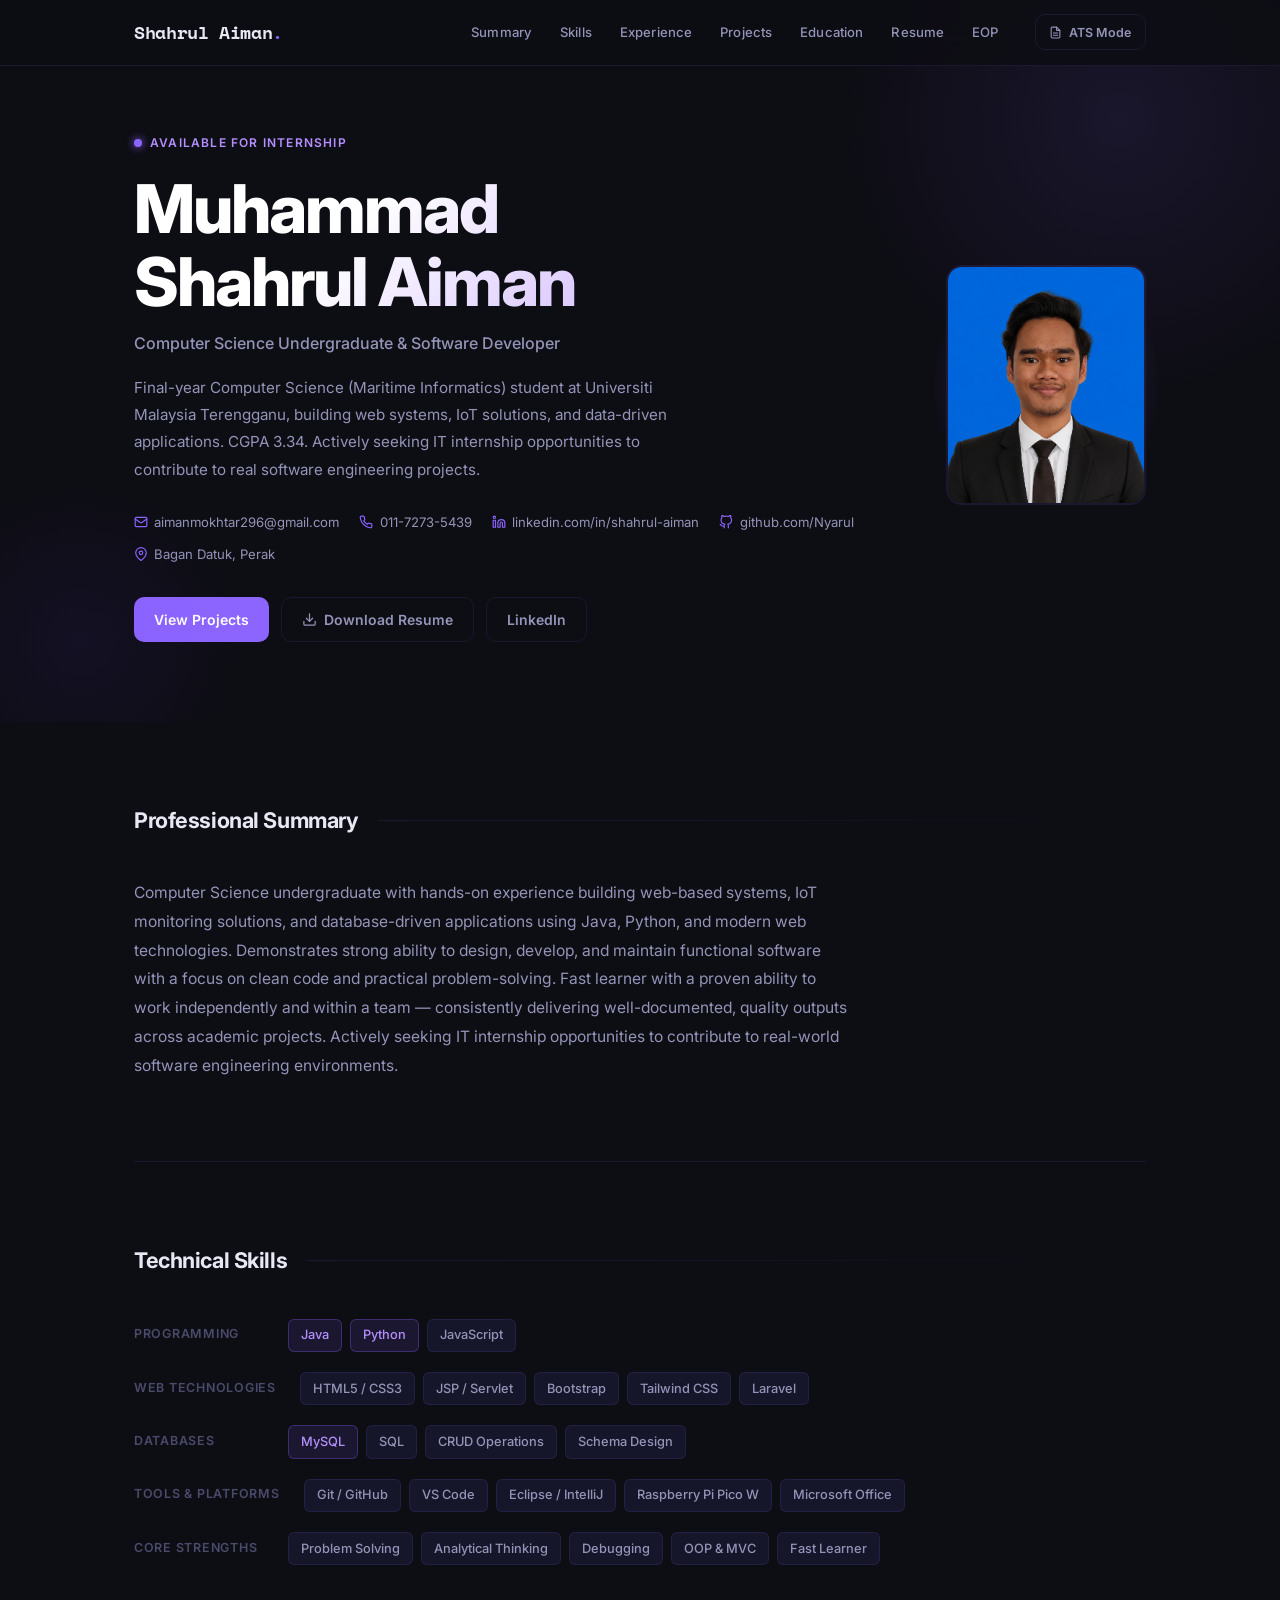
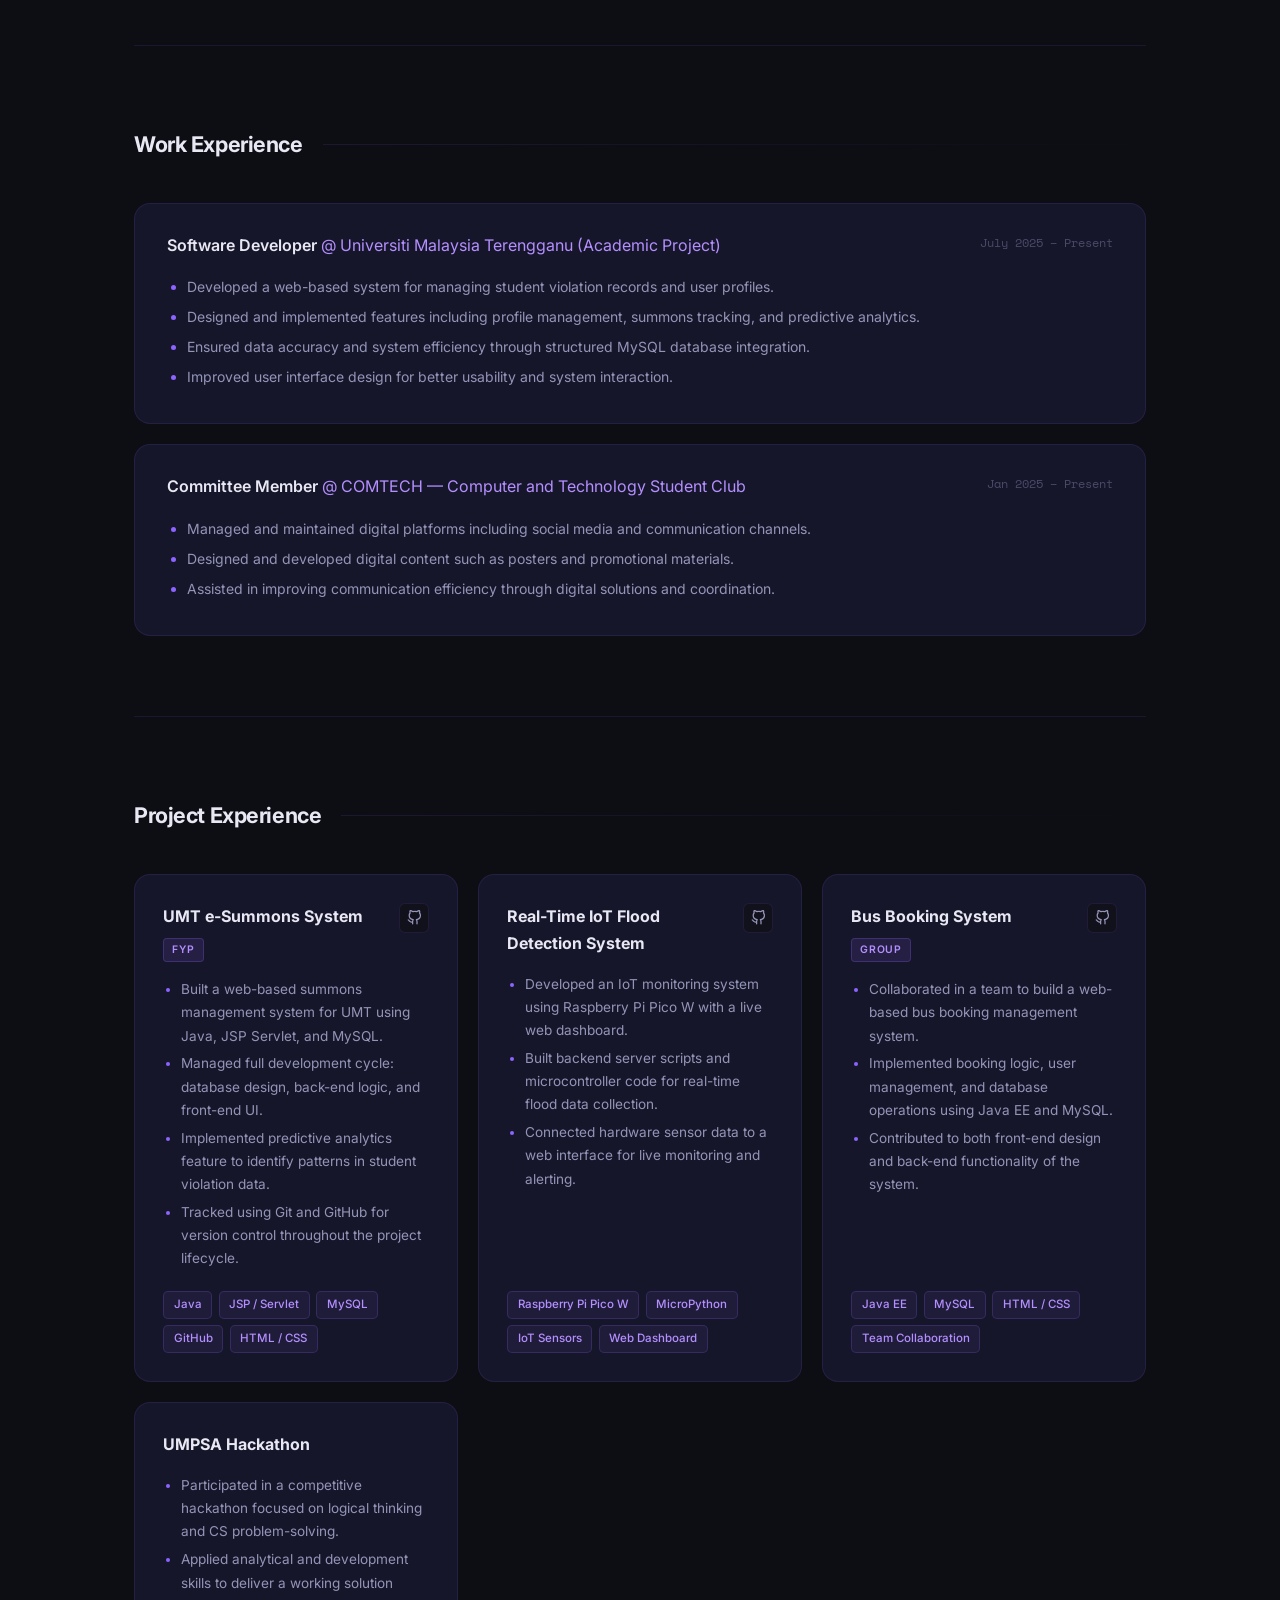
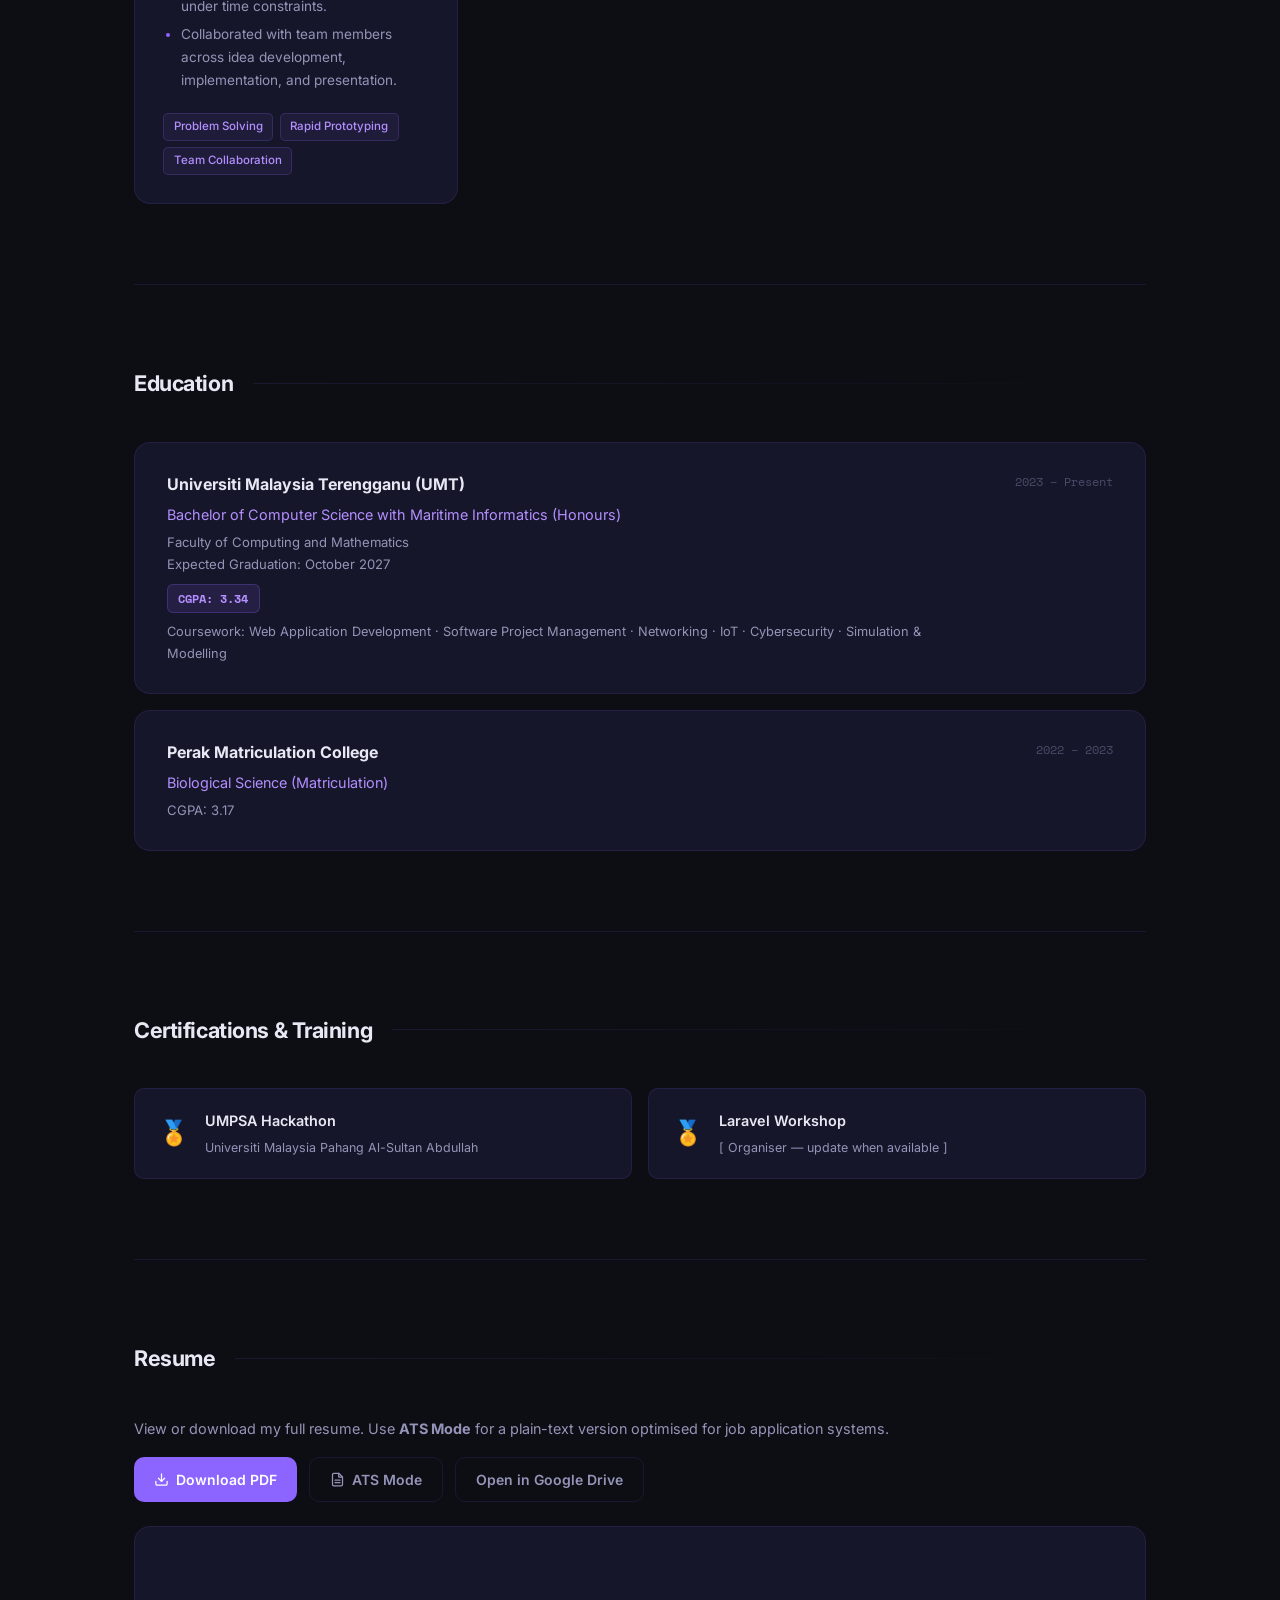
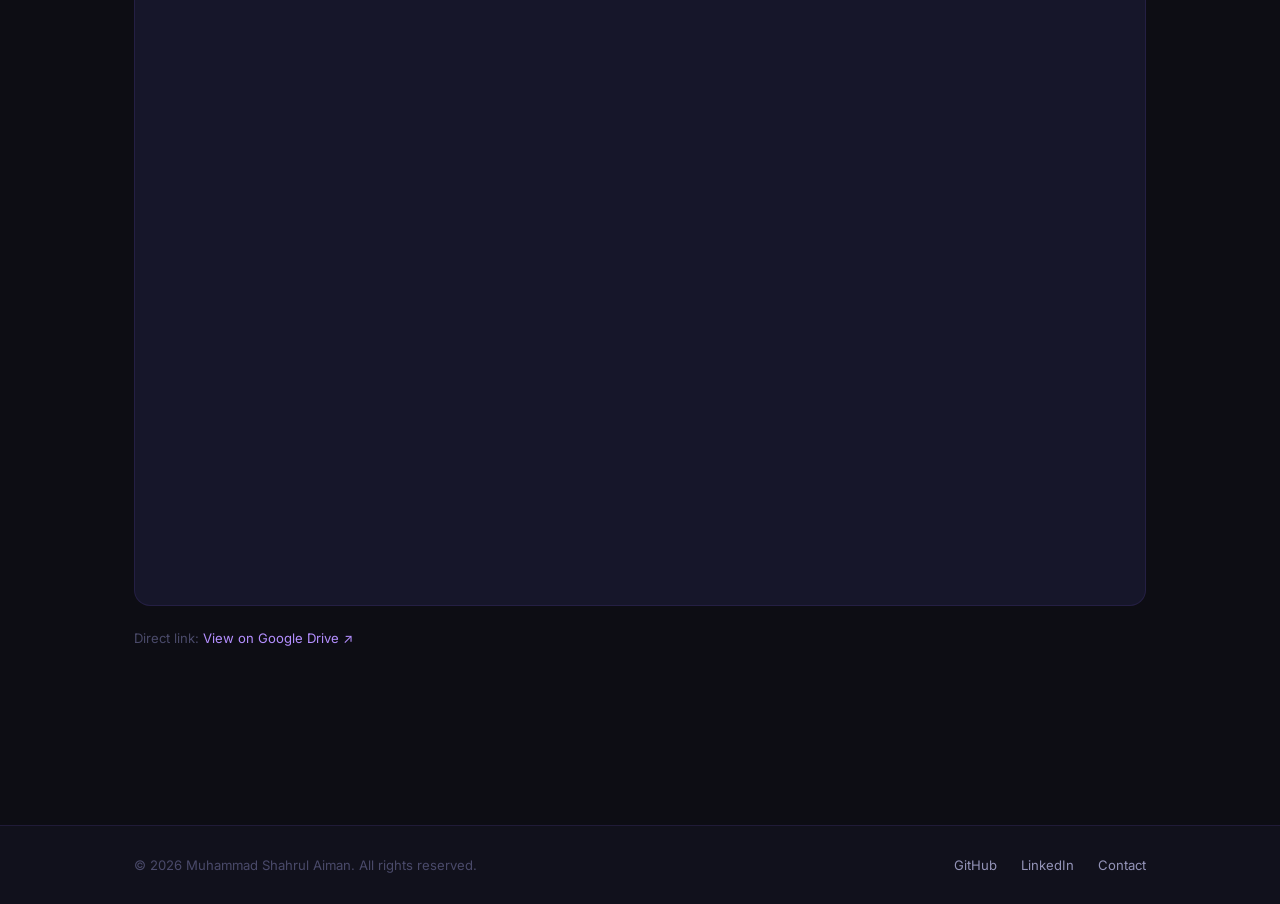
==== commit 8a105025: "add link youtuve" ====
--- a/index.html
+++ b/index.html
@@ -35,10 +35,8 @@
         <a href="#projects">Projects</a>
         <a href="#education">Education</a>
         <a href="#resume">Resume</a>
-<<<<<<< HEAD 
-=======
         <a href="eop.html">EOP</a>
->>>>>>> 538d31b (initial commit)
+
       </nav>
 
       <a href="ats.html" target="_blank" rel="noopener noreferrer" class="btn btn-outline btn-sm nav-ats-btn" aria-label="ATS Mode resume">
@@ -89,11 +87,7 @@
             </span>
             <span class="contact-item" role="listitem">
               <svg class="contact-icon" viewBox="0 0 24 24" aria-hidden="true"><path d="M9 19c-5 1.5-5-2.5-7-3m14 6v-3.87a3.37 3.37 0 0 0-.94-2.61c3.14-.35 6.44-1.54 6.44-7A5.44 5.44 0 0 0 20 4.77 5.07 5.07 0 0 0 19.91 1S18.73.65 16 2.48a13.38 13.38 0 0 0-7 0C6.27.65 5.09 1 5.09 1A5.07 5.07 0 0 0 5 4.77a5.44 5.44 0 0 0-1.5 3.78c0 5.42 3.3 6.61 6.44 7A3.37 3.37 0 0 0 9 18.13V22"/></svg>
-<<<<<<< HEAD
               <a href="https://github.com/Nyarul" target="_blank" rel="noopener noreferrer">github.com/Nyarul</a>
-=======
-              <a href="https://github.com/yourname" target="_blank" rel="noopener noreferrer">github.com/yourname</a>
->>>>>>> 538d31b (initial commit)
             </span>
             <span class="contact-item" role="listitem">
               <svg class="contact-icon" viewBox="0 0 24 24" aria-hidden="true"><path d="M21 10c0 7-9 13-9 13s-9-6-9-13a9 9 0 0 1 18 0z"/><circle cx="12" cy="10" r="3"/></svg>
@@ -463,11 +457,7 @@
     <div class="container footer-inner">
       <p class="footer-copy">&copy; <span id="year"></span> Muhammad Shahrul Aiman. All rights reserved.</p>
       <nav class="footer-links" aria-label="Footer links">
-<<<<<<< HEAD
         <a href="https://github.com/Nyarul" target="_blank" rel="noopener noreferrer">GitHub</a>
-=======
-        <a href="https://github.com/yourname" target="_blank" rel="noopener noreferrer">GitHub</a>
->>>>>>> 538d31b (initial commit)
         <a href="https://linkedin.com/in/shahrul-aiman" target="_blank" rel="noopener noreferrer">LinkedIn</a>
         <a href="mailto:aimanmokhtar296@gmail.com">Contact</a>
       </nav>
@@ -515,8 +505,5 @@
     document.querySelectorAll('.section').forEach(el => fadeObserver.observe(el));
   </script>
 </body>
-<<<<<<< HEAD
 </html>
-=======
-</html>
->>>>>>> 538d31b (initial commit)
+
